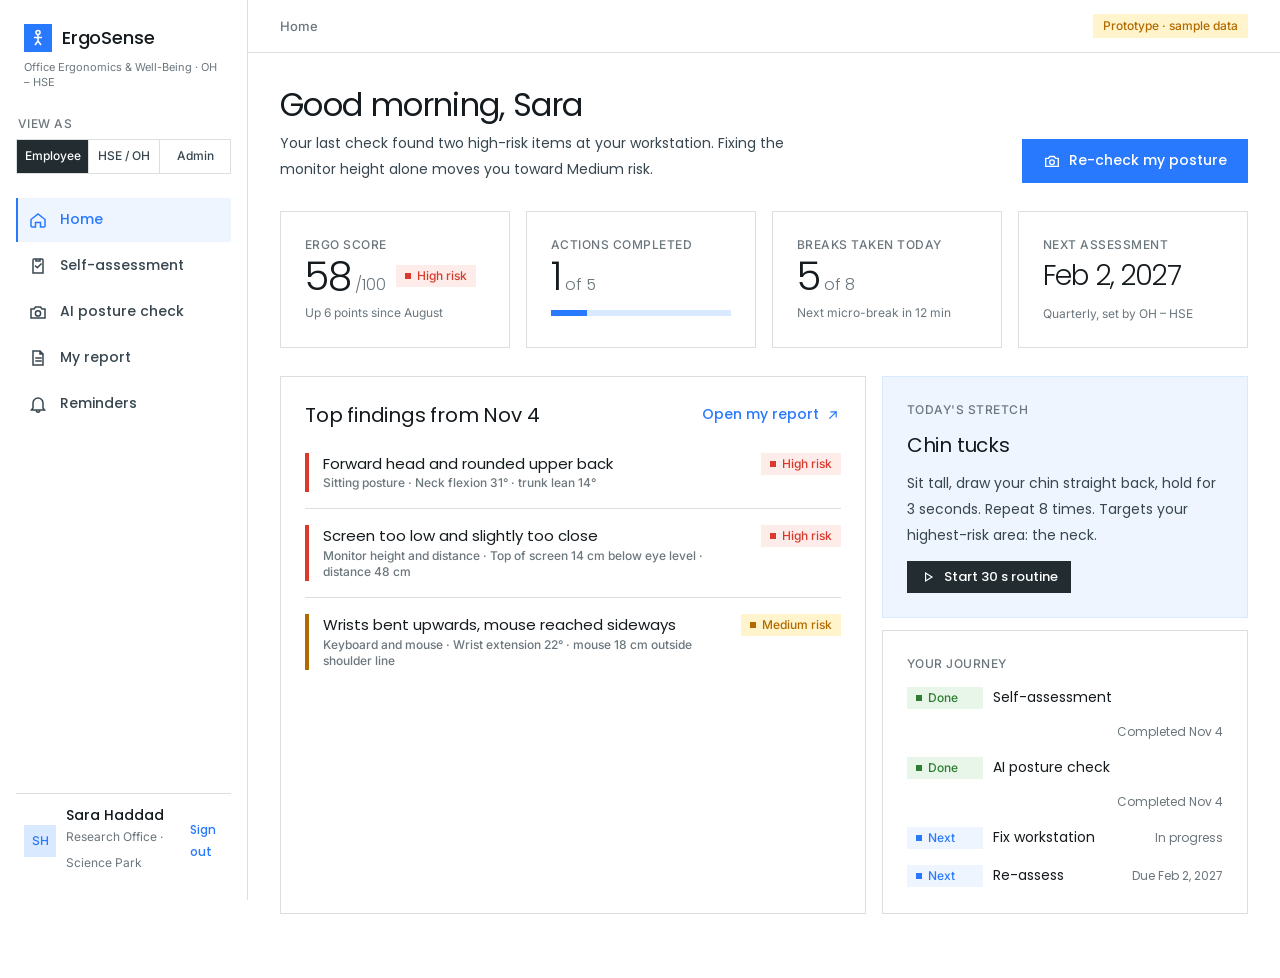
==== index.html @ da4c5391 "Publish ErgoSense clickable prototype Co-Authored-By: Claude Opus 5.5 <noreply@anthropic.com>" ====
<!doctype html>
<html lang="en">
<meta name="viewport" content="width=device-width, initial-scale=1, viewport-fit=cover">
<style>body{margin:0}[hidden]{display:none!important}img{max-width:100%}</style>
<meta charset="utf-8">
<title>ErgoSense Prototype</title>
<meta name="claude:viewport-fit-sides" content="cover">
<link rel="preconnect" href="https://fonts.googleapis.com">
<link rel="preconnect" href="https://fonts.gstatic.com" crossorigin>
<link rel="stylesheet" href="https://fonts.googleapis.com/css2?family=Poppins:wght@300;400;500;600&family=Inter:wght@400;500&display=swap">
<style>
/* Layout: fixed role sidebar + flat working canvas; hairlines do the structure, blue marks action, semantic colours mark risk */
:root{
  --bg:#ffffff; --surface:#ffffff; --tint:#EEF5FF; --tint-2:#D9E9FF;
  --fg:#141A1D; --body:#37464F; --muted:#6B767D; --rule:#DCDFE0;
  --accent:#2979FF; --accent-hover:#1A6EFF; --btn:#222C31; --btn-hover:#141A1D; --on-btn:#ffffff;
  --high:#D93A2B; --high-bg:#FDECEA; --med:#B26A00; --med-bg:#FFF4CC; --low:#2E7D32; --low-bg:#E8F5E9;
  --figure:#37464F; --scrim:rgba(20,26,29,.45);
  --display:"Poppins",ui-sans-serif,system-ui,-apple-system,"Segoe UI",sans-serif;
  --text:"Poppins",ui-sans-serif,system-ui,-apple-system,"Segoe UI",sans-serif;
  --ui:"Inter",ui-sans-serif,system-ui,-apple-system,"Segoe UI",sans-serif;
  --ease:180ms cubic-bezier(.4,0,.2,1);
}
@media (prefers-color-scheme:dark){:root:not([data-theme="light"]){
  --bg:#0F1518; --surface:#141C20; --tint:#162334; --tint-2:#1C2E47;
  --fg:#EEF2F4; --body:#C3CCD1; --muted:#8C979D; --rule:#2A353B;
  --accent:#5C9BFF; --accent-hover:#7DB0FF; --btn:#EEF2F4; --btn-hover:#ffffff; --on-btn:#141A1D;
  --high:#FF7A6B; --high-bg:#3A1C19; --med:#F2B54A; --med-bg:#3A2E12; --low:#6FCF76; --low-bg:#173020;
  --figure:#C3CCD1; --scrim:rgba(0,0,0,.6); color-scheme:dark}}
:root[data-theme="dark"]{
  --bg:#0F1518; --surface:#141C20; --tint:#162334; --tint-2:#1C2E47;
  --fg:#EEF2F4; --body:#C3CCD1; --muted:#8C979D; --rule:#2A353B;
  --accent:#5C9BFF; --accent-hover:#7DB0FF; --btn:#EEF2F4; --btn-hover:#ffffff; --on-btn:#141A1D;
  --high:#FF7A6B; --high-bg:#3A1C19; --med:#F2B54A; --med-bg:#3A2E12; --low:#6FCF76; --low-bg:#173020;
  --figure:#C3CCD1; --scrim:rgba(0,0,0,.6); color-scheme:dark}

*{box-sizing:border-box}
html,body{height:100%}
body{background:var(--bg);color:var(--body);font:400 14px/1.857 var(--text)}
h1,h2,h3,h4{color:var(--fg);font-family:var(--display);font-weight:400;margin:0;text-wrap:balance}
h1{font-size:32px;line-height:1.25;letter-spacing:-.02em}
h2{font-size:20px;line-height:1.4;letter-spacing:-.01em}
h3{font-size:16px;line-height:1.5}
p{margin:0}
a{color:var(--accent);text-decoration:none}
button,select,input{font:inherit;color:inherit}
:focus-visible{outline:1px solid var(--accent);outline-offset:2px}
.num{font-variant-numeric:tabular-nums}
.muted{color:var(--muted)}
.label{font:500 12px/1.5 var(--ui);color:var(--muted);letter-spacing:.04em;text-transform:uppercase}

/* shell */
.app{display:grid;grid-template-columns:248px minmax(0,1fr);min-height:100%}
.side{border-right:1px solid var(--rule);padding:24px 16px;display:flex;flex-direction:column;gap:24px;position:sticky;top:0;height:100vh;overflow:auto;background:var(--surface)}
.brand{display:flex;align-items:center;gap:10px;padding:0 8px}
.brand-mark{width:28px;height:28px;background:var(--accent);display:grid;place-items:center}
.brand-name{font:500 18px/1 var(--display);color:var(--fg);letter-spacing:-.01em}
.brand-sub{font:400 11px/1.4 var(--ui);color:var(--muted);padding:0 8px;margin-top:-16px}
.roles{display:grid;grid-template-columns:repeat(3,1fr);border:1px solid var(--rule)}
.roles button{background:none;border:0;padding:8px 4px;font:500 12px/1.4 var(--ui);cursor:pointer;color:var(--body);transition:background var(--ease)}
.roles button+button{border-left:1px solid var(--rule)}
.roles button[aria-pressed="true"]{background:var(--btn);color:var(--on-btn)}
.nav{display:flex;flex-direction:column;gap:2px}
.nav a{display:flex;align-items:center;gap:12px;padding:9px 10px;color:var(--body);font-weight:500;border-left:2px solid transparent;transition:background var(--ease),color var(--ease)}
.nav a:hover{background:var(--tint)}
.nav a[aria-current="page"]{color:var(--accent);background:var(--tint);border-left-color:var(--accent)}
.nav svg{flex:none}
.side-foot{margin-top:auto;padding:12px 8px 0;border-top:1px solid var(--rule);display:flex;gap:10px;align-items:center}
.avatar{width:32px;height:32px;background:var(--tint-2);color:var(--accent);display:grid;place-items:center;font:500 12px/1 var(--ui);flex:none}
.who b{display:block;color:var(--fg);font-weight:500;line-height:1.3}
.who span{font:400 12px/1.4 var(--ui);color:var(--muted)}

.main{min-width:0;display:flex;flex-direction:column}
.topbar{display:flex;justify-content:space-between;align-items:center;gap:12px;flex-wrap:wrap;border-bottom:1px solid var(--rule);padding-block:14px;padding-left:max(32px,env(safe-area-inset-left,0px));padding-right:max(32px,env(safe-area-inset-right,0px))}
.crumb{font:500 13px/1.4 var(--ui);color:var(--muted)}
.demo-chip{font:500 12px/1 var(--ui);background:var(--med-bg);color:var(--med);padding:6px 10px}
.view{padding-block:32px 64px;padding-left:max(32px,env(safe-area-inset-left,0px));padding-right:max(32px,env(safe-area-inset-right,0px));display:flex;flex-direction:column;gap:28px;max-width:1240px;width:100%}
.head{display:flex;justify-content:space-between;align-items:flex-end;gap:16px;flex-wrap:wrap}
.head p{max-width:62ch;margin-top:6px}

/* building blocks */
.card{border:1px solid var(--rule);background:var(--surface);padding:24px;min-width:0}
.card.tint{background:var(--tint);border-color:var(--tint-2)}
.grid{display:grid;gap:16px}
.g2{grid-template-columns:repeat(2,minmax(0,1fr))}
.g3{grid-template-columns:repeat(3,minmax(0,1fr))}
.g4{grid-template-columns:repeat(4,minmax(0,1fr))}
.g-main{grid-template-columns:minmax(0,1.6fr) minmax(0,1fr)}
.row{display:flex;gap:12px;align-items:center;flex-wrap:wrap}
.stack{display:flex;flex-direction:column;gap:12px}
.between{justify-content:space-between}
.btn{display:inline-flex;align-items:center;gap:8px;background:var(--btn);color:var(--on-btn);border:1px solid var(--btn);padding:11px 20px;font:500 14px/1.4 var(--text);cursor:pointer;transition:background var(--ease),border-color var(--ease)}
.btn:hover{background:var(--btn-hover);border-color:var(--btn-hover)}
.btn.blue{background:var(--accent);border-color:var(--accent);color:#fff}
.btn.blue:hover{background:var(--accent-hover);border-color:var(--accent-hover)}
.btn.ghost{background:transparent;color:var(--fg);border-color:var(--fg)}
.btn.ghost:hover{background:var(--tint)}
.btn.sm{padding:6px 12px;font-size:13px}
.btn[disabled]{opacity:.4;cursor:not-allowed}
.link{display:inline-flex;align-items:center;gap:6px;font-weight:500;color:var(--accent);background:none;border:0;padding:0;cursor:pointer}
.link:hover{color:var(--accent-hover)}
.pill{display:inline-flex;align-items:center;gap:6px;font:500 12px/1 var(--ui);padding:5px 9px;white-space:nowrap}
.pill::before{content:"";width:6px;height:6px;background:currentColor}
.High{color:var(--high);background:var(--high-bg)}
.Medium{color:var(--med);background:var(--med-bg)}
.Low{color:var(--low);background:var(--low-bg)}
.Info{color:var(--accent);background:var(--tint)}
.kpi .v{font:300 40px/1.1 var(--display);color:var(--fg);letter-spacing:-.03em}
.kpi .v small{font-size:16px;color:var(--muted);letter-spacing:0;margin-left:4px}
.kpi .d{font:400 12px/1.5 var(--ui);color:var(--muted);margin-top:6px}
.bar{height:6px;background:var(--tint-2);position:relative}
.bar i{position:absolute;inset:0 auto 0 0;background:var(--accent)}
.bar.target b{position:absolute;top:-4px;bottom:-4px;width:2px;background:var(--fg)}
table{width:100%;border-collapse:collapse}
th{font:500 12px/1.4 var(--ui);color:var(--muted);text-align:left;padding:10px 12px;border-bottom:1px solid var(--rule);white-space:nowrap}
td{padding:12px;border-bottom:1px solid var(--rule);vertical-align:middle}
tbody tr:hover{background:var(--tint)}
.tbl{overflow-x:auto;border:1px solid var(--rule)}
.tbl table td:first-child,.tbl table th:first-child{padding-left:20px}
select,input[type="text"],input[type="time"]{background:var(--surface);border:1px solid var(--rule);padding:8px 10px;border-radius:0}
select:focus,input:focus{outline:none;border-color:var(--accent)}
.field{display:flex;flex-direction:column;gap:6px;min-width:0}
.field>span{font:500 12px/1.4 var(--ui);color:var(--muted)}
.divider{height:1px;background:var(--rule)}
.svgc{width:100%;height:auto;display:block;max-width:100%}

/* self-assessment */
.steps{display:grid;grid-template-columns:repeat(4,minmax(0,1fr));border:1px solid var(--rule)}
.steps button{background:var(--surface);border:0;padding:14px 16px;text-align:left;cursor:pointer;display:flex;flex-direction:column;gap:2px}
.steps button+button{border-left:1px solid var(--rule)}
.steps button[aria-current="step"]{background:var(--tint);box-shadow:inset 0 -2px 0 var(--accent)}
.steps .n{font:500 12px/1.4 var(--ui);color:var(--muted)}
.steps .t{font-weight:500;color:var(--fg)}
.steps .done .n{color:var(--low)}
.q{display:flex;justify-content:space-between;gap:16px;align-items:center;padding:16px 0;border-bottom:1px solid var(--rule);flex-wrap:wrap}
.q:last-child{border-bottom:0}
.q p{color:var(--fg);flex:1 1 280px}
.seg{display:inline-grid;grid-template-columns:repeat(3,auto);border:1px solid var(--rule)}
.seg button{background:none;border:0;padding:6px 14px;cursor:pointer;font:500 13px/1.4 var(--ui);color:var(--body)}
.seg button+button{border-left:1px solid var(--rule)}
.seg button[aria-pressed="true"]{background:var(--btn);color:var(--on-btn)}

/* capture */
.drop{border:1px dashed var(--accent);background:var(--tint);aspect-ratio:4/3;max-width:100%;display:grid;place-items:center;position:relative;overflow:hidden}
.drop img{width:100%;height:100%;object-fit:cover}
.frame-guide{position:absolute;inset:8%;border:1px dashed var(--accent);pointer-events:none}
.frame-guide span{position:absolute;top:8px;left:8px;background:var(--accent);color:#fff;font:500 11px/1 var(--ui);padding:5px 8px}
.progress{height:4px;background:var(--tint-2);overflow:hidden}
.progress i{display:block;height:100%;width:0;background:var(--accent);transition:width 300ms linear}
.check{display:flex;gap:10px;align-items:flex-start}
.check input{margin-top:6px;accent-color:var(--accent)}

/* findings */
.finding{display:grid;grid-template-columns:auto minmax(0,1fr) auto;gap:14px;padding:16px 0;border-bottom:1px solid var(--rule);align-items:start}
.finding:last-child{border-bottom:0}
.sev{width:4px;align-self:stretch}
.sev.High{background:var(--high)}.sev.Medium{background:var(--med)}.sev.Low{background:var(--low)}
.finding h3{font-size:15px}
.measure{font:500 12px/1.4 var(--ui);color:var(--muted)}
.score-ring{display:flex;align-items:center;gap:20px}
.rec{display:flex;gap:12px;align-items:flex-start;padding:14px 0;border-bottom:1px solid var(--rule)}
.rec:last-child{border-bottom:0}
.rec input{margin-top:6px;accent-color:var(--accent);width:16px;height:16px;flex:none}
.rec.done p:first-of-type{text-decoration:line-through;color:var(--muted)}

/* reminders */
.profiles{display:grid;grid-template-columns:repeat(3,minmax(0,1fr));gap:0;border:1px solid var(--rule)}
.profiles button{background:var(--surface);border:0;padding:18px;text-align:left;cursor:pointer;display:flex;flex-direction:column;gap:4px}
.profiles button+button{border-left:1px solid var(--rule)}
.profiles button[aria-pressed="true"]{background:var(--tint);box-shadow:inset 0 -2px 0 var(--accent)}
.profiles b{font-weight:500;color:var(--fg)}
.slider{display:grid;grid-template-columns:minmax(0,1fr) 90px;gap:12px;align-items:center}
input[type="range"]{width:100%;accent-color:var(--accent)}
.ex{display:grid;grid-template-columns:repeat(3,minmax(0,1fr));gap:0;border-top:1px solid var(--rule);border-left:1px solid var(--rule)}
.ex .card{border-top:0;border-left:0;transition:background var(--ease)}
.ex .card:hover{background:var(--tint)}
.chips{display:flex;gap:8px;flex-wrap:wrap}
.chips button{border:1px solid var(--rule);background:var(--surface);padding:6px 12px;cursor:pointer;font:500 12px/1.4 var(--ui)}
.chips button[aria-pressed="true"]{border-color:var(--accent);color:var(--accent);background:var(--tint)}

/* reminder popup + toast */
.notify{position:fixed;right:calc(24px + env(safe-area-inset-right,0px));bottom:calc(24px + env(safe-area-inset-bottom,0px));width:min(360px,calc(100vw - 32px));background:var(--surface);border:1px solid var(--rule);box-shadow:0 12px 32px rgba(20,26,29,.18);z-index:30}
.notify header{display:flex;justify-content:space-between;align-items:center;background:var(--accent);color:#fff;padding:8px 14px;font:500 12px/1.4 var(--ui)}
.notify header button{background:none;border:0;color:#fff;cursor:pointer;font-size:18px;line-height:1}
.notify .body{padding:18px;display:flex;flex-direction:column;gap:12px}
.toast{position:fixed;left:50%;transform:translateX(-50%);bottom:calc(24px + env(safe-area-inset-bottom,0px));background:var(--btn);color:var(--on-btn);padding:12px 18px;font:500 13px/1.4 var(--ui);z-index:40;max-width:calc(100vw - 32px)}

/* charts */
.hbar{display:grid;grid-template-columns:minmax(0,170px) minmax(0,1fr) 44px;gap:12px;align-items:center;padding:7px 0}
.hbar .track{height:10px;background:var(--tint)}
.hbar .track i{display:block;height:100%;background:var(--accent)}
.hbar .val{text-align:right;font:500 12px/1 var(--ui);color:var(--fg)}
.hbar .nm{font-size:13px;white-space:nowrap;overflow:hidden;text-overflow:ellipsis}
.legend{display:flex;gap:16px;flex-wrap:wrap;font:400 12px/1.4 var(--ui);color:var(--muted)}
.legend i{display:inline-block;width:10px;height:10px;margin-right:6px;vertical-align:-1px}
.matrix td,.matrix th{text-align:center}
.matrix td:first-child,.matrix th:first-child{text-align:left}
.yes{color:var(--low);font-weight:500}.no{color:var(--muted)}
.notice{display:flex;gap:12px;align-items:flex-start;padding:14px 16px;background:var(--tint);border:1px solid var(--tint-2);color:var(--fg)}

.app.signin{grid-template-columns:minmax(0,1fr)}
.app.signin .side{display:none}
.signin-card{max-width:440px;width:100%;margin:6vh auto 0;display:flex;flex-direction:column;gap:18px}
.side-foot .link{margin-left:auto;font-size:12px}
@media (max-width:1080px){.g4{grid-template-columns:repeat(2,minmax(0,1fr))}.g-main,.g3{grid-template-columns:minmax(0,1fr)}}
@media (max-width:820px){
  .app{grid-template-columns:minmax(0,1fr)}
  .side{position:static;height:auto;border-right:0;border-bottom:1px solid var(--rule);padding-block:16px;padding-left:max(16px,env(safe-area-inset-left,0px));padding-right:max(16px,env(safe-area-inset-right,0px));gap:14px}
  .brand-sub,.side-foot{display:none}
  .nav{flex-direction:row;overflow-x:auto;gap:4px}
  .nav a{white-space:nowrap;border-left:0;border-bottom:2px solid transparent}
  .nav a[aria-current="page"]{border-bottom-color:var(--accent)}
  .topbar,.view{padding-left:max(16px,env(safe-area-inset-left,0px));padding-right:max(16px,env(safe-area-inset-right,0px))}
  .g2,.g4{grid-template-columns:minmax(0,1fr)}
  .steps{grid-template-columns:repeat(2,minmax(0,1fr))}
  .steps button:nth-child(3){border-left:0}
  .steps button:nth-child(n+3){border-top:1px solid var(--rule)}
  .profiles,.ex{grid-template-columns:minmax(0,1fr)}
  .profiles button+button{border-left:0;border-top:1px solid var(--rule)}
  .hbar{grid-template-columns:minmax(0,110px) minmax(0,1fr) 40px}
  h1{font-size:26px}
}
@media (prefers-reduced-motion:reduce){*{transition:none!important}}
</style>

<div class="app">
  <aside class="side">
    <div class="brand">
      <div class="brand-mark" aria-hidden="true"><svg width="18" height="18" viewBox="0 0 18 18" fill="none" stroke="#fff" stroke-width="1.6"><circle cx="9" cy="3.5" r="2"/><path d="M9 6v6l-3 4M9 12l3 4M5 8.5h8"/></svg></div>
      <span class="brand-name">ErgoSense</span>
    </div>
    <p class="brand-sub">Office Ergonomics &amp; Well-Being · OH – HSE</p>
    <div>
      <div class="label" style="margin:0 0 6px 2px">View as</div>
      <div class="roles" role="group" aria-label="Role">
        <button type="button" id="role-employee" data-role="employee">Employee</button>
        <button type="button" id="role-hse" data-role="hse">HSE / OH</button>
        <button type="button" id="role-admin" data-role="admin">Admin</button>
      </div>
    </div>
    <nav class="nav" id="nav" aria-label="Main"></nav>
    <div class="side-foot"><div class="avatar" id="who-av">SH</div><div class="who"><b id="who-name">Sara Haddad</b><span id="who-role">Research Office</span></div><a class="link" href="#signin">Sign out</a></div>
  </aside>
  <div class="main">
    <div class="topbar"><span class="crumb" id="crumb">Home</span><span class="demo-chip">Prototype · sample data</span></div>
    <main class="view" id="view"></main>
  </div>
</div>
<div id="notify-root"></div>
<div id="toast-root"></div>

<script>
/* ---------- icons (1.5px stroke, 20px grid) ---------- */
const P = {
  home:'M3 9.5 10 4l7 5.5V16a1 1 0 0 1-1 1h-3.5v-4.5h-5V17H4a1 1 0 0 1-1-1z',
  check:'M6 3h8a1 1 0 0 1 1 1v13H5V4a1 1 0 0 1 1-1zM8 3v2h4V3M7.5 10l1.8 1.8L13 8',
  camera:'M3 7h3l1.5-2h5L14 7h3v9H3zM10 14a2.6 2.6 0 1 0 0-5.2A2.6 2.6 0 0 0 10 14z',
  report:'M5 3h7l3 3v11H5zM12 3v3h3M8 10h5M8 13h5',
  bell:'M5 14V9a5 5 0 0 1 10 0v5l1.5 2h-13zM8.5 17.5a1.8 1.8 0 0 0 3 0',
  grid:'M3 3h6v6H3zM11 3h6v4h-6zM11 9h6v8h-6zM3 11h6v6H3z',
  alert:'M10 3 18 17H2zM10 8v4M10 14.5v.5',
  flag:'M5 17V3M5 4h10l-2 3.5L15 11H5',
  users:'M7.5 9a2.8 2.8 0 1 0 0-5.6 2.8 2.8 0 0 0 0 5.6zM2.5 16.5c.6-3 2.6-4.5 5-4.5s4.4 1.5 5 4.5M13 4a2.6 2.6 0 0 1 0 5M15 12c1.4.6 2.2 2 2.5 4.5',
  shield:'M10 2.5 16 5v5c0 3.8-2.6 6.4-6 7.5-3.4-1.1-6-3.7-6-7.5V5z',
  list:'M7 5h10M7 10h10M7 15h10M3 5h1M3 10h1M3 15h1',
  arrow:'M6 14 14 6M7.5 6H14v6.5',
  upload:'M10 13V4M6.5 7.5 10 4l3.5 3.5M4 13v3h12v-3',
  play:'M7 5v10l8-5z',
  info:'M10 17a7 7 0 1 0 0-14 7 7 0 0 0 0 14zM10 9v4.5M10 6.5v.5'
};
const ic = (n,s=20) => `<svg width="${s}" height="${s}" viewBox="0 0 20 20" fill="none" stroke="currentColor" stroke-width="1.5" stroke-linecap="square" aria-hidden="true"><path d="${P[n]}"/></svg>`;
const esc = s => String(s).replace(/[&<>"]/g,c=>({'&':'&amp;','<':'&lt;','>':'&gt;','"':'&quot;'}[c]));

/* ---------- sample data ---------- */
const USERS = {
  employee:{name:'Sara Haddad',init:'SH',sub:'Research Office · Science Park'},
  hse:{name:'Dr. Omar Nasser',init:'ON',sub:'Occupational Health – HSE'},
  admin:{name:'Lina Karam',init:'LK',sub:'System administrator'}
};
const AREAS = [
  {area:'Sitting posture',sev:'High',title:'Forward head and rounded upper back',measure:'Neck flexion 31° · trunk lean 14°',detail:'Your head sits about 6 cm forward of your shoulders. Sustained neck flexion above 20° raises neck and shoulder strain.'},
  {area:'Monitor height and distance',sev:'High',title:'Screen too low and slightly too close',measure:'Top of screen 14 cm below eye level · distance 48 cm',detail:'The top line of text should sit at or just below eye level, at roughly an arm\'s length (50–70 cm).'},
  {area:'Keyboard and mouse',sev:'Medium',title:'Wrists bent upwards, mouse reached sideways',measure:'Wrist extension 22° · mouse 18 cm outside shoulder line',detail:'Wrists work best straight. Reaching for the mouse loads the shoulder over a full day.'},
  {area:'Chair and desk',sev:'Low',title:'Seat height fits, lumbar support unused',measure:'Knee angle 92° · gap behind lower back 7 cm',detail:'Seat height and desk height are a good match. Slide back so the backrest supports your lower back.'}
];
const RECS = [
  {id:'r1',area:'Monitor height and distance',text:'Raise the monitor 14 cm, using the stand or a riser, so the top line of text is at eye level.',how:'Takes 5 minutes · request a riser from Facilities if the stand is fixed'},
  {id:'r2',area:'Sitting posture',text:'Sit back in the chair so your lower back touches the backrest, and bring your head back over your shoulders.',how:'Posture reminder every 30 minutes helps this become a habit'},
  {id:'r3',area:'Monitor height and distance',text:'Push the screen back to about an arm\'s length (55–65 cm).',how:'Check with your fingertips touching the screen'},
  {id:'r4',area:'Keyboard and mouse',text:'Lower the keyboard feet and keep the mouse beside the keyboard, inside shoulder width.',how:'Consider a compact keyboard without the number pad'},
  {id:'r5',area:'Chair and desk',text:'Adjust lumbar support to sit in the curve of your lower back.',how:'Visual guide in the self-assessment, step 2'}
];
const HISTORY = [{d:'Nov 4, 2026',type:'AI + self-assessment',score:58,cls:'High'},{d:'Aug 6, 2026',type:'Self-assessment',score:52,cls:'High'},{d:'May 12, 2026',type:'Manual (OH visit)',score:49,cls:'High'}];
const STEPS = [
  {key:'desk',t:'Desk setup',hint:'Elbow height and clear leg room',qs:['Is your desk surface at or just below elbow height when your shoulders are relaxed?','Do you have enough leg room without objects under the desk?','Are frequently used items within forearm reach?']},
  {key:'chair',t:'Chair adjustments',hint:'Seat, backrest and lumbar support',qs:['Are your feet flat on the floor (or on a footrest) with knees about level with hips?','Does the backrest support the curve of your lower back?','Is there a two-to-three-finger gap between the seat edge and the back of your knees?']},
  {key:'monitor',t:'Monitor positioning',hint:'Height, distance and glare',qs:['Is the top line of text at or just below eye level?','Is the screen about an arm\'s length away?','Is the screen free of glare from windows or lights?']},
  {key:'input',t:'Keyboard and mouse',hint:'Wrist position and reach',qs:['Are your wrists straight while typing?','Is the mouse right next to the keyboard?','Do you use keyboard shortcuts to reduce mouse use?']}
];
const FIXES = {
  '0-0':'Adjust the chair or desk so the desk surface is at elbow height. Use a footrest if your feet no longer reach the floor.',
  '0-1':'Clear storage boxes and cables from under the desk so your legs can move freely.',
  '0-2':'Move your phone, notepad and mouse within forearm reach to avoid repeated stretching.',
  '1-0':'Lower the seat until your feet are flat, or request a footrest from Facilities.',
  '1-1':'Raise the lumbar support into the curve of your lower back and sit fully back in the chair.',
  '1-2':'Slide the seat pan back so two to three fingers fit behind your knees.',
  '2-0':'Raise the monitor so the top line of text is at eye level.',
  '2-1':'Move the screen back to about an arm\'s length (50–70 cm).',
  '2-2':'Turn the screen side-on to the window or lower the blinds.',
  '3-0':'Lower the keyboard feet so your wrists stay straight while typing.',
  '3-1':'Place the mouse right beside the keyboard, inside shoulder width.',
  '3-2':'Learn five shortcuts to cut mouse use: copy, paste, undo, find and switch window.'
};
const DEPTS = [
  {name:'Research Office',entity:'Science Park',emp:96,assessed:88,high:17,trend:[60,63,66,69,71]},
  {name:'Education Programs',entity:'Education Campus',emp:124,assessed:104,high:21,trend:[57,60,64,67,69]},
  {name:'Finance',entity:'Headquarters',emp:72,assessed:66,high:8,trend:[65,68,70,72,74]},
  {name:'Information Technology',entity:'Headquarters',emp:84,assessed:78,high:6,trend:[69,72,74,77,78]},
  {name:'Community Development',entity:'Education Campus',emp:58,assessed:42,high:7,trend:[54,57,59,62,64]},
  {name:'Human Resources',entity:'Headquarters',emp:46,assessed:34,high:4,trend:[62,64,66,68,70]}
];
const MONTHS = ['Jul','Aug','Sep','Oct','Nov'];
const ISSUES = [['Monitor too low',168],['Forward head posture',141],['No lumbar support used',118],['Wrist extension',96],['Mouse out of reach',74],['Screen glare',52],['Feet unsupported',41]];
const BODY = [['Neck',38,'High'],['Lower back',29,'High'],['Shoulders',17,'Medium'],['Wrists',11,'Medium'],['Knees',5,'Low']];
let CASES = [
  {id:'e1043',name:'Sara Haddad',dept:'Research Office',score:58,cls:'High',issue:'Monitor too low',date:'Nov 4',status:'New'},
  {id:'e1188',name:'Yousef Darwish',dept:'Education Programs',score:46,cls:'High',issue:'Forward head posture',date:'Nov 3',status:'New'},
  {id:'e0917',name:'Mariam Saleh',dept:'Education Programs',score:51,cls:'High',issue:'No lumbar support used',date:'Nov 2',status:'Contacted'},
  {id:'e1302',name:'Khalid Rahman',dept:'Community Development',score:49,cls:'High',issue:'Wrist extension',date:'Oct 30',status:'Contacted'},
  {id:'e0764',name:'Noor Abbas',dept:'Research Office',score:55,cls:'High',issue:'Monitor too low',date:'Oct 29',status:'New'},
  {id:'e1210',name:'Hana Youssef',dept:'Finance',score:61,cls:'Medium',issue:'Mouse out of reach',date:'Oct 28',status:'Resolved'},
  {id:'e0688',name:'Tariq Mansour',dept:'Information Technology',score:63,cls:'Medium',issue:'Screen glare',date:'Oct 27',status:'Resolved'},
  {id:'e1355',name:'Rana Khoury',dept:'Human Resources',score:57,cls:'High',issue:'Forward head posture',date:'Oct 25',status:'Contacted'}
];
const EXERCISES = [
  {n:'Chin tucks',area:'Neck',dur:'30 s',steps:'Sit tall, draw your chin straight back, hold 3 s, repeat 8 times.'},
  {n:'Shoulder rolls',area:'Shoulders',dur:'30 s',steps:'Roll shoulders up, back and down slowly, 10 times.'},
  {n:'Seated thoracic extension',area:'Upper back',dur:'45 s',steps:'Hands behind head, gently arch over the backrest, hold 5 s, 5 times.'},
  {n:'Wrist flexor stretch',area:'Wrists',dur:'40 s',steps:'Arm straight, palm up, gently pull fingers back, 15 s each side.'},
  {n:'Standing hip opener',area:'Lower back',dur:'60 s',steps:'Stand, step one foot back, tuck the pelvis, hold 20 s each side.'},
  {n:'20-20-20 eye break',area:'Eyes',dur:'20 s',steps:'Every 20 minutes look at something 6 m away for 20 seconds.'}
];
const ADMIN_USERS = [
  ['Sara Haddad','sara.haddad','Research Office','Science Park','Employee','Pilot A'],
  ['Dr. Omar Nasser','omar.nasser','OH – HSE','Headquarters','HSE / OH','—'],
  ['Aisha Fares','aisha.fares','OH – HSE','Headquarters','HSE / OH','—'],
  ['Lina Karam','lina.karam','Information Technology','Headquarters','Admin','—'],
  ['Yousef Darwish','yousef.darwish','Education Programs','Education Campus','Employee','Pilot A'],
  ['Mariam Saleh','mariam.saleh','Education Programs','Education Campus','Employee','Pilot B'],
  ['Hana Youssef','hana.youssef','Finance','Headquarters','Employee','Pilot B']
];
const AUDIT = [
  ['Nov 6, 09:42','Dr. Omar Nasser','Viewed individual report','e1188 · Yousef Darwish'],
  ['Nov 6, 09:15','Aisha Fares','Exported dashboard','Excel · All departments · Q4'],
  ['Nov 5, 16:03','Lina Karam','Imported users','HR file · 38 rows · 2 updated departments'],
  ['Nov 5, 11:27','Lina Karam','Changed role','aisha.fares → HSE / OH'],
  ['Nov 4, 14:50','System','Discarded raw image after analysis','e1043 · keypoints retained']
];

/* ---------- state ---------- */
const S = {
  role:'employee', step:0, answers:{}, consent:false, photo:null, analyzed:true, analyzing:false,
  recsDone:new Set(['r3']), profile:'Balanced',
  freq:{break:30,stretch:60,posture:45}, hours:['08:00','16:00'], types:{break:true,stretch:true,posture:true},
  exFilter:'All', dept:'All', entity:'All', period:'Pilot to date', caseId:'e1043', imported:null,
  checkSummary:false, checkError:null, fixesDone:new Set(), remError:null,
  cRisk:'All', cDept:'All', cStatus:'All'
};
STEPS.forEach((s,i)=>s.qs.forEach((_,j)=>{S.answers[`${i}-${j}`] = ({'0-0':'Yes','0-1':'Yes','0-2':'Yes','1-0':'Yes','1-1':'No','1-2':'Yes','2-0':'No','2-1':'No'})[`${i}-${j}`] || null;}));

/* ---------- routes ---------- */
const ROUTES = {
  home:{role:'employee',label:'Home',icon:'home'},
  check:{role:'employee',label:'Self-assessment',icon:'check'},
  capture:{role:'employee',label:'AI posture check',icon:'camera'},
  results:{role:'employee',label:'AI posture check / Results',icon:'camera',hidden:true,parent:'capture'},
  report:{role:'employee',label:'My report',icon:'report'},
  reminders:{role:'employee',label:'Reminders',icon:'bell'},
  hse:{role:'hse',label:'Dashboard',icon:'grid'},
  cases:{role:'hse',label:'High-risk follow-up',icon:'alert'},
  pilot:{role:'hse',label:'Pilot evaluation',icon:'flag'},
  users:{role:'admin',label:'Users & departments',icon:'users'},
  access:{role:'admin',label:'Roles & policies',icon:'shield'},
  audit:{role:'admin',label:'Audit log',icon:'list'},
  signin:{role:'any',label:'Sign in',icon:'shield',hidden:true}
};
const FIRST = {employee:'home',hse:'hse',admin:'users'};

function go(r){ if(location.hash.slice(1)===r) render(); else location.hash = r; }
function current(){
  const h = location.hash.slice(1);
  if(h.startsWith('case-')) return 'case';
  return ROUTES[h] ? h : FIRST[S.role];
}
function render(){
  const r = current();
  const role = r==='case' ? 'hse' : r==='signin' ? S.role : ROUTES[r].role;
  S.role = role;
  document.querySelector('.app').classList.toggle('signin', r==='signin');
  if(r==='case') S.caseId = location.hash.slice(6);
  document.querySelectorAll('.roles button').forEach(b=>b.setAttribute('aria-pressed', b.dataset.role===role));
  const u = USERS[role];
  document.getElementById('who-av').textContent = u.init;
  document.getElementById('who-name').textContent = u.name;
  document.getElementById('who-role').textContent = u.sub;
  const active = r==='case' ? 'cases' : (ROUTES[r].parent || r);
  document.getElementById('nav').innerHTML = Object.entries(ROUTES).filter(([,v])=>v.role===role && !v.hidden)
    .map(([k,v])=>`<a href="#${k}" ${k===active?'aria-current="page"':''}>${ic(v.icon)}<span>${v.label}</span></a>`).join('');
  document.getElementById('crumb').textContent = r==='case' ? 'High-risk follow-up / Individual report' : ROUTES[r].label;
  const view = document.getElementById('view');
  view.innerHTML = VIEWS[r]();
  (BIND[r]||(()=>{}))(view);
  window.scrollTo(0,0);
}
window.addEventListener('hashchange',render);
document.querySelectorAll('.roles button').forEach(b=>b.addEventListener('click',()=>go(FIRST[b.dataset.role])));

/* ---------- helpers ---------- */
function toast(msg){
  const t = document.getElementById('toast-root');
  t.innerHTML = `<div class="toast" role="status">${esc(msg)}</div>`;
  clearTimeout(toast._t); toast._t = setTimeout(()=>t.innerHTML='',3200);
}
const pill = c => `<span class="pill ${c}">${c} risk</span>`;
const ergoScore = () => S.analyzed ? 58 : null;
function answered(){ return Object.values(S.answers).filter(Boolean).length; }
function stepDone(i){ return STEPS[i].qs.every((_,j)=>S.answers[`${i}-${j}`]); }

/* workstation figure: mode 'ideal' highlights a part, mode 'scan' shows detected keypoints */
function figure(mode, part){
  const scan = mode==='scan';
  const head = scan?[124,66]:[104,60], neck = scan?[110,84]:[100,80], sh = scan?[104,92]:[98,90];
  const hip=[100,146], knee=[160,148], ankle=[163,212], elbow= scan?[118,128]:[104,126], wrist= scan?[178,114]:[170,120];
  const monTop = scan?90:62, monBot = monTop+44, monX = scan?236:256;
  const hl = k => part===k ? 'var(--accent)' : 'var(--figure)';
  const sw = k => part===k ? 3 : 2;
  const eyeY = head[1]-2;
  let s = `<svg class="svgc" viewBox="0 0 320 240" role="img" aria-label="${scan?'Detected posture with joint angles':'Recommended workstation setup'}">
  <line x1="0" y1="218" x2="320" y2="218" stroke="var(--rule)" stroke-width="1"/>
  <g stroke="${hl('desk')}" stroke-width="${sw('desk')}" fill="none"><line x1="165" y1="124" x2="310" y2="124"/><line x1="295" y1="124" x2="295" y2="218"/><line x1="175" y1="124" x2="175" y2="218"/></g>
  <g stroke="${hl('monitor')}" stroke-width="${sw('monitor')}" fill="none"><rect x="${monX}" y="${monTop}" width="7" height="44" fill="var(--surface)"/><line x1="${monX+4}" y1="${monBot}" x2="${monX+4}" y2="124"/><line x1="${monX-8}" y1="124" x2="${monX+16}" y2="124"/></g>
  <g stroke="${hl('input')}" stroke-width="${sw('input')}"><line x1="168" y1="121" x2="200" y2="121"/><rect x="205" y="118" width="9" height="5" fill="${hl('input')}"/></g>
  <g stroke="${hl('chair')}" stroke-width="${sw('chair')}" fill="none"><line x1="72" y1="152" x2="142" y2="152"/><line x1="72" y1="152" x2="64" y2="88"/><path d="M68 132q10 -4 12 -12" /><line x1="106" y1="152" x2="106" y2="204"/><line x1="84" y1="210" x2="128" y2="210"/></g>
  <g stroke="var(--figure)" stroke-width="5" stroke-linecap="round" fill="none" opacity=".9">
    <line x1="${neck[0]}" y1="${neck[1]}" x2="${hip[0]}" y2="${hip[1]}"/>
    <line x1="${hip[0]}" y1="${hip[1]}" x2="${knee[0]}" y2="${knee[1]}"/><line x1="${knee[0]}" y1="${knee[1]}" x2="${ankle[0]}" y2="${ankle[1]}"/><line x1="${ankle[0]}" y1="${ankle[1]}" x2="${ankle[0]+18}" y2="${ankle[1]+2}"/>
    <line x1="${sh[0]}" y1="${sh[1]}" x2="${elbow[0]}" y2="${elbow[1]}"/><line x1="${elbow[0]}" y1="${elbow[1]}" x2="${wrist[0]}" y2="${wrist[1]}"/>
    <line x1="${neck[0]}" y1="${neck[1]}" x2="${head[0]}" y2="${head[1]}"/>
  </g>
  <circle cx="${head[0]}" cy="${head[1]}" r="12" fill="var(--surface)" stroke="var(--figure)" stroke-width="2"/>
  <line x1="${head[0]+10}" y1="${eyeY}" x2="${monX}" y2="${eyeY}" stroke="var(--accent)" stroke-width="1" stroke-dasharray="3 3"/>`;
  if(!scan && part==='monitor') s += `<text x="${monX-6}" y="${eyeY-6}" text-anchor="end" font-size="9" fill="var(--accent)" font-family="Inter,sans-serif">eye level = top of screen</text><line x1="${head[0]}" y1="104" x2="${monX}" y2="104" stroke="var(--accent)" stroke-width="1"/><text x="${(head[0]+monX)/2}" y="100" text-anchor="middle" font-size="9" fill="var(--accent)" font-family="Inter,sans-serif">50–70 cm</text>`;
  if(!scan && part==='chair') s += `<text x="34" y="128" font-size="9" fill="var(--accent)" font-family="Inter,sans-serif">lumbar</text><text x="150" y="176" font-size="9" fill="var(--accent)" font-family="Inter,sans-serif">90–100°</text>`;
  if(!scan && part==='desk') s += `<text x="186" y="140" font-size="9" fill="var(--accent)" font-family="Inter,sans-serif">desk ≈ elbow height</text>`;
  if(!scan && part==='input') s += `<text x="150" y="108" font-size="9" fill="var(--accent)" font-family="Inter,sans-serif">wrists straight</text>`;
  if(scan){
    const pts = [[head,'High'],[neck,'High'],[sh,'Medium'],[elbow,'Low'],[wrist,'Medium'],[hip,'Medium'],[knee,'Low'],[ankle,'Low']];
    s += pts.map(([p,c])=>`<circle cx="${p[0]}" cy="${p[1]}" r="4.5" fill="var(--${c==='High'?'high':c==='Medium'?'med':'low'})" stroke="var(--surface)" stroke-width="1.5"/>`).join('');
    const tag = (x,y,t,c) => `<g font-family="Inter,sans-serif" font-size="9.5" font-weight="500"><rect x="${x}" y="${y-11}" width="${t.length*5.6+10}" height="16" fill="var(--${c}-bg)"/><text x="${x+5}" y="${y}" fill="var(--${c})">${t}</text></g>`;
    s += tag(10,40,'Neck flexion 31°','high') + tag(4,104,'Trunk lean 14°','med') + tag(196,148,'Wrist ext. 22°','med') + tag(168,196,'Knee 92°','low') + tag(186,82,'14 cm below eye','high');
  }
  return s + '</svg>';
}

function scoreDial(v,cls){
  const r=42, c=2*Math.PI*r, off=c*(1-v/100), col = cls==='High'?'var(--high)':cls==='Medium'?'var(--med)':'var(--low)';
  return `<svg width="104" height="104" viewBox="0 0 104 104" aria-hidden="true"><circle cx="52" cy="52" r="${r}" fill="none" stroke="var(--tint-2)" stroke-width="8"/><circle cx="52" cy="52" r="${r}" fill="none" stroke="${col}" stroke-width="8" stroke-dasharray="${c}" stroke-dashoffset="${off}" transform="rotate(-90 52 52)"/><text x="52" y="58" text-anchor="middle" font-family="Poppins,sans-serif" font-size="24" font-weight="300" fill="var(--fg)">${v}</text></svg>`;
}

function spark(arr,w=96,h=28){
  const min=50,max=80, x=i=>i*(w-6)/(arr.length-1)+3, y=v=>h-3-(v-min)/(max-min)*(h-6);
  const d = arr.map((v,i)=>`${i?'L':'M'}${x(i).toFixed(1)} ${y(v).toFixed(1)}`).join(' ');
  return `<svg width="${w}" height="${h}" viewBox="0 0 ${w} ${h}" aria-hidden="true"><path d="${d} L${x(arr.length-1)} ${h} L3 ${h}Z" fill="var(--tint)"/><path d="${d}" fill="none" stroke="var(--accent)" stroke-width="1.5"/><circle cx="${x(arr.length-1)}" cy="${y(arr.at(-1))}" r="2.5" fill="var(--accent)"/></svg>`;
}

function lineChart(series){
  const W=560,H=220,L=36,R=12,T=14,B=28, min=50,max=80;
  const x=i=>L+i*(W-L-R)/(MONTHS.length-1), y=v=>T+(max-v)/(max-min)*(H-T-B);
  let g='';
  for(let v=50; v<=80; v+=10) g+=`<line x1="${L}" x2="${W-R}" y1="${y(v)}" y2="${y(v)}" stroke="var(--rule)"/><text x="${L-8}" y="${y(v)+4}" text-anchor="end" font-size="11" fill="var(--muted)" font-family="Inter,sans-serif">${v}</text>`;
  g += MONTHS.map((m,i)=>`<text x="${x(i)}" y="${H-8}" text-anchor="middle" font-size="11" fill="var(--muted)" font-family="Inter,sans-serif">${m}</text>`).join('');
  const target = `<line x1="${L}" x2="${W-R}" y1="${y(70)}" y2="${y(70)}" stroke="var(--fg)" stroke-dasharray="4 4" stroke-width="1"/><text x="${W-R}" y="${y(70)-6}" text-anchor="end" font-size="10.5" fill="var(--fg)" font-family="Inter,sans-serif">Pilot target 70</text>`;
  const paths = series.map((s,k)=>{
    const d = s.v.map((v,i)=>`${i?'L':'M'}${x(i)} ${y(v)}`).join(' ');
    const col = k===0?'var(--accent)':'var(--muted)';
    return (k===0?`<path d="${d} L${x(s.v.length-1)} ${y(min)} L${x(0)} ${y(min)}Z" fill="var(--tint)" opacity=".8"/>`:'') +
      `<path d="${d}" fill="none" stroke="${col}" stroke-width="${k===0?2.5:1.5}" ${k?'stroke-dasharray="2 3"':''}/>` +
      `<circle cx="${x(s.v.length-1)}" cy="${y(s.v.at(-1))}" r="${k===0?4:3}" fill="${col}"/><text x="${x(s.v.length-1)-8}" y="${y(s.v.at(-1))-9}" text-anchor="end" font-size="11" font-weight="500" fill="${col}" font-family="Inter,sans-serif">${s.v.at(-1)}</text>`;
  }).join('');
  return `<svg class="svgc" viewBox="0 0 ${W} ${H}" role="img" aria-label="Average ergonomic score by month">${g}${target}${paths}</svg>`;
}

function bodyMap(){
  const spots = {Neck:[60,40],'Lower back':[60,104],Shoulders:[[38,52],[82,52]],Wrists:[[22,118],[98,118]],Knees:[[50,172],[70,172]]};
  const col = {High:'var(--high)',Medium:'var(--med)',Low:'var(--low)'};
  let s = `<svg viewBox="0 0 120 220" width="120" height="220" role="img" aria-label="High-risk body areas"><g fill="none" stroke="var(--figure)" stroke-width="1.5" opacity=".6">
  <circle cx="60" cy="20" r="12"/><path d="M60 32v8M40 48h40l-2 62H42zM40 50 24 116M80 50l16 66M44 110l4 92M76 110l-4 92"/></g>`;
  BODY.forEach(([n,p,c])=>{ const pts = Array.isArray(spots[n][0])?spots[n]:[spots[n]]; pts.forEach(([x,y])=>{ s+=`<circle cx="${x}" cy="${y}" r="${4+p/4}" fill="${col[c]}" opacity=".35"/><circle cx="${x}" cy="${y}" r="3" fill="${col[c]}"/>`; }); });
  return s+'</svg>';
}

/* ---------- views ---------- */
const VIEWS = {};
const BIND = {};

VIEWS.home = () => {
  const done = S.recsDone.size;
  return `
  <div class="head"><div><h1>Good morning, Sara</h1><p>Your last check found two high-risk items at your workstation. Fixing the monitor height alone moves you toward Medium risk.</p></div>
  <button class="btn blue" data-go="capture">${ic('camera',18)} Re-check my posture</button></div>
  <div class="grid g4">
    <div class="card kpi"><div class="label">Ergo score</div><div class="row" style="gap:10px"><div class="v num">58<small>/100</small></div>${pill('High')}</div><div class="d">Up 6 points since August</div></div>
    <div class="card kpi"><div class="label">Actions completed</div><div class="v num">${done}<small>of ${RECS.length}</small></div><div class="bar" style="margin-top:12px"><i style="width:${done/RECS.length*100}%"></i></div></div>
    <div class="card kpi"><div class="label">Breaks taken today</div><div class="v num">5<small>of 8</small></div><div class="d">Next micro-break in 12 min</div></div>
    <div class="card kpi"><div class="label">Next assessment</div><div class="v num" style="font-size:28px;line-height:1.6">Feb 2, 2027</div><div class="d">Quarterly, set by OH – HSE</div></div>
  </div>
  <div class="grid g-main">
    <div class="card"><div class="row between"><h2>Top findings from Nov 4</h2><button class="link" data-go="report">Open my report ${ic('arrow',16)}</button></div>
      <div style="margin-top:8px">${AREAS.slice(0,3).map(f=>`<div class="finding"><span class="sev ${f.sev}"></span><div><h3>${f.title}</h3><p class="measure">${f.area} · ${f.measure}</p></div>${pill(f.sev)}</div>`).join('')}</div></div>
    <div class="stack">
      <div class="card tint stack"><div class="label">Today's stretch</div><h2>Chin tucks</h2><p>Sit tall, draw your chin straight back, hold for 3 seconds. Repeat 8 times. Targets your highest-risk area: the neck.</p><div class="row"><button class="btn sm" id="try-reminder">${ic('play',16)} Start 30 s routine</button></div></div>
      <div class="card stack"><div class="label">Your journey</div>
        ${[['Self-assessment','Completed Nov 4',true],['AI posture check','Completed Nov 4',true],['Fix workstation','In progress',false],['Re-assess','Due Feb 2, 2027',false]].map(([a,b,ok])=>`<div class="row" style="gap:10px"><span class="pill ${ok?'Low':'Info'}" style="min-width:76px">${ok?'Done':'Next'}</span><span style="color:var(--fg)">${a}</span><span class="muted" style="margin-left:auto;font-size:12px">${b}</span></div>`).join('')}
      </div>
    </div>
  </div>`;
};
BIND.home = v => { v.querySelector('#try-reminder').onclick = ()=>showReminder('stretch'); };

VIEWS.check = () => {
  if(S.checkSummary){
    const items = Object.entries(S.answers).filter(([,a])=>a==='No'||a==='Partly');
    return `
    <div class="head"><div><h1>Your setup recommendations</h1><p>Self-assessment saved. Each recommendation below comes from a question you answered No or Partly.</p></div>
    <div class="row"><button class="btn ghost" id="edit-answers">Edit answers</button><button class="btn blue" data-go="capture">${ic('camera',18)} Continue to AI posture check</button></div></div>
    <div class="card"><div class="row between"><h2>${items.length} things to adjust</h2><span class="muted num">${items.filter(([k])=>S.fixesDone.has(k)).length} of ${items.length} done</span></div>
    ${items.length?items.map(([k,a])=>{const [i,j]=k.split('-').map(Number);return `<div class="rec ${S.fixesDone.has(k)?'done':''}"><input type="checkbox" id="fix-${k}" data-fix="${k}" ${S.fixesDone.has(k)?'checked':''} aria-label="Mark as done"><div><p style="color:var(--fg)">${FIXES[k]}</p><p class="muted" style="font-size:12px">Step ${i+1}, ${STEPS[i].t} · you answered ${a}: “${STEPS[i].qs[j]}”</p></div></div>`}).join(''):'<p class="muted" style="padding:16px 0">Every check passed. Your workstation matches the recommended setup.</p>'}
    </div>`;
  }
  const st = STEPS[S.step], last = S.step===STEPS.length-1;
  return `
  <div class="head"><div><h1>Workstation self-assessment</h1><p>Four short steps, about 4 minutes. Each one shows the correct setup so you can compare it with your own desk.</p></div><span class="muted num">${answered()} of 12 answered</span></div>
  <div class="steps" role="list">${STEPS.map((s,i)=>`<button type="button" role="listitem" data-step="${i}" class="${stepDone(i)?'done':''}" ${i===S.step?'aria-current="step"':''}><span class="n">Step ${i+1}${stepDone(i)?' · done':''}</span><span class="t">${s.t}</span></button>`).join('')}</div>
  <div class="grid g2">
    <div class="card"><div class="label">Correct setup</div><h2 style="margin:4px 0 12px">${st.t}</h2>${figure('ideal',st.key)}<p class="muted" style="margin-top:8px">${st.hint}. Highlighted in blue.</p></div>
    <div class="card"><div class="label">Your workstation</div>
      ${st.qs.map((q,j)=>{const a=S.answers[`${S.step}-${j}`];return `<div class="q"><p>${q}</p><div class="seg" role="group" aria-label="Answer">${['Yes','Partly','No'].map(o=>`<button type="button" data-q="${S.step}-${j}" data-a="${o}" aria-pressed="${a===o}">${o}</button>`).join('')}</div></div>`}).join('')}
      ${S.checkError?`<p role="alert" style="color:var(--high);margin-top:16px">${S.checkError}</p>`:''}
      <div class="row between" style="margin-top:20px">
        <button class="btn ghost sm" id="prev" ${S.step===0?'disabled':''}>Back</button>
        ${last?`<button class="btn blue" id="finish">${ic('arrow',18)} See recommendations</button>`:`<button class="btn" id="next">${ic('arrow',18)} Next step</button>`}
      </div>
    </div>
  </div>`;
};
BIND.check = v => {
  if(S.checkSummary){
    v.querySelector('#edit-answers').onclick=()=>{S.checkSummary=false;render();};
    v.querySelectorAll('[data-fix]').forEach(c=>c.onchange=()=>{c.checked?S.fixesDone.add(c.dataset.fix):S.fixesDone.delete(c.dataset.fix);render();});
    return;
  }
  v.querySelectorAll('[data-step]').forEach(b=>b.onclick=()=>{S.step=+b.dataset.step;render();});
  v.querySelectorAll('[data-q]').forEach(b=>b.onclick=()=>{S.answers[b.dataset.q]=b.dataset.a; if(answered()===12) S.checkError=null; render();});
  const p=v.querySelector('#prev'); if(p) p.onclick=()=>{S.step--;render();};
  const n=v.querySelector('#next'); if(n) n.onclick=()=>{S.step++;render();};
  const f=v.querySelector('#finish'); if(f) f.onclick=()=>{
    const missing = STEPS.map((s,i)=>s.qs.filter((_,j)=>!S.answers[`${i}-${j}`]).length ? i+1 : 0).filter(Boolean);
    const n = 12 - answered();
    if(n){ S.checkError = `Answer the remaining ${n} question${n>1?'s':''} in step ${missing.join(' and ')} to see your recommendations.`; S.step = missing[0]-1; render(); return; }
    S.checkError=null; S.checkSummary=true; toast('Self-assessment saved.'); render();
  };
};

VIEWS.capture = () => `
  <div class="head"><div><h1>AI posture check</h1><p>Take or upload one side-view photo while you work. The AI marks your joints, measures angles and checks your monitor, keyboard and chair setup.</p></div></div>
  <div class="grid g2">
    <div class="card stack">
      <div class="drop" id="drop">${S.photo?`<img src="${S.photo}" alt="Uploaded workstation photo">`:`<div style="text-align:center;padding:24px" class="stack"><div style="color:var(--accent);display:flex;justify-content:center">${ic('camera',36)}</div><p style="color:var(--fg)">Side view, whole body in frame</p><p class="muted" style="font-size:12px">JPG, PNG or a 10-second video · webcam capture in the desktop agent</p></div>`}<div class="frame-guide"><span>Keep head, hips and feet inside</span></div></div>
      <div class="row">
        <label class="btn ghost sm" for="photo-in" style="cursor:pointer">${ic('upload',16)} Upload photo</label>
        <input type="file" id="photo-in" accept="image/*" hidden>
        <button class="btn ghost sm" id="webcam">${ic('camera',16)} Use webcam</button>
        <button class="btn ghost sm" id="sample">Use sample photo</button>
      </div>
    </div>
    <div class="card stack">
      <div class="label">Before you start</div>
      <div class="notice">${ic('shield',20)}<p>Your photo is converted to 17 body keypoints and then deleted. Only you and authorised Occupational Health staff can see your results. Your manager cannot.</p></div>
      <label class="check"><input type="checkbox" id="consent" ${S.consent?'checked':''}><span>I agree to the AI posture analysis of my photo under the Client Ergonomics Privacy Notice.</span></label>
      <div class="divider"></div>
      <div class="label">Tips for an accurate result</div>
      <ul style="margin:0;padding-left:18px">
        <li>Place the camera 2–3 m away at desk height, to your side</li>
        <li>Sit as you normally work, hands on keyboard</li>
        <li>Make sure the monitor and chair are visible</li>
      </ul>
      <div class="progress" id="prog" ${S.analyzing?'':'hidden'}><i></i></div>
      <p class="muted" id="prog-t" ${S.analyzing?'':'hidden'}>Detecting keypoints…</p>
      <button class="btn blue" id="analyze" ${S.consent&&S.photo?'':'disabled'}>${ic('arrow',18)} Analyse my posture</button>
      <p class="muted" style="font-size:12px">${S.consent?(S.photo?'Ready.':'Add a photo to continue.'):'Accept the privacy notice to continue.'}</p>
    </div>
  </div>`;
BIND.capture = v => {
  v.querySelector('#consent').onchange = e => {S.consent=e.target.checked;render();};
  v.querySelector('#photo-in').onchange = e => { const f=e.target.files[0]; if(!f) return; const r=new FileReader(); r.onload=()=>{S.photo=r.result;render();}; r.readAsDataURL(f); };
  v.querySelector('#webcam').onclick = () => toast('In the live product the webcam opens here with the framing guide. In this demo, upload a photo or use the sample.');
  v.querySelector('#sample').onclick = () => {
    const svg = figure('ideal','none').replace('class="svgc"','xmlns="http://www.w3.org/2000/svg" style="background:#EEF5FF"').replace(/var\(--[a-z-]+\)/g,m=>({'var(--accent)':'#2979FF','var(--figure)':'#37464F','var(--rule)':'#DCDFE0','var(--surface)':'#ffffff'})[m]||'#37464F');
    S.photo = 'data:image/svg+xml;charset=utf-8,'+encodeURIComponent(svg); render();
  };
  v.querySelector('#analyze').onclick = () => {
    S.analyzing = true; render();
    const bar = document.querySelector('#prog i'), t = document.getElementById('prog-t');
    const msgs = ['Detecting keypoints…','Measuring joint angles…','Locating monitor and keyboard…','Scoring against ROSA rules…'];
    let k=0; const tick = setInterval(()=>{ k++; if(bar) bar.style.width = (k*25)+'%'; if(t) t.textContent = msgs[Math.min(k,3)];
      if(k>=4){ clearInterval(tick); S.analyzing=false; S.analyzed=true; go('results'); } }, 550);
  };
};

VIEWS.results = () => `
  <div class="head"><div><h1>Your posture results</h1><p>Analysed Nov 4, 2026 from one side-view photo. Same rules for every employee, so results are comparable across the organisation.</p></div>
  <div class="row"><button class="btn ghost" data-go="check">Redo self-assessment</button><button class="btn blue" data-go="report">${ic('arrow',18)} View recommendations</button></div></div>
  <div class="grid g-main">
    <div class="card"><div class="row between"><div class="label">Detected posture</div><div class="legend"><span><i style="background:var(--high)"></i>High</span><span><i style="background:var(--med)"></i>Medium</span><span><i style="background:var(--low)"></i>Low</span></div></div>${figure('scan')}</div>
    <div class="card stack"><div class="label">Overall</div>
      <div class="score-ring">${scoreDial(58,'High')}<div class="stack" style="gap:6px">${pill('High')}<p>Ergo score 58 of 100. Two findings are high risk, so your overall class is High.</p></div></div>
      <div class="divider"></div>
      ${[['Sitting posture','High'],['Monitor height and distance','High'],['Keyboard and mouse','Medium'],['Chair and desk','Low']].map(([a,c])=>`<div class="row between"><span style="color:var(--fg)">${a}</span>${pill(c)}</div>`).join('')}
    </div>
  </div>
  <div class="card"><h2>Findings by area</h2>${AREAS.map(f=>`<div class="finding"><span class="sev ${f.sev}"></span><div class="stack" style="gap:4px"><h3>${f.title}</h3><p class="measure">${f.area} · ${f.measure}</p><p>${f.detail}</p></div>${pill(f.sev)}</div>`).join('')}</div>`;

const reportBody = (who, own) => `
  <div class="grid g3">
    <div class="card stack"><div class="label">Risk classification</div><div class="score-ring">${scoreDial(who.score,who.cls)}<div class="stack" style="gap:6px">${pill(who.cls)}<p class="muted" style="font-size:12px">Assessed ${who.date}, 2026</p></div></div></div>
    <div class="card stack"><div class="label">High-risk body areas</div>${[['Neck','High'],['Upper back','High'],['Wrists','Medium'],['Lower back','Low']].map(([a,c])=>`<div class="row between"><span style="color:var(--fg)">${a}</span>${pill(c)}</div>`).join('')}</div>
    <div class="card stack"><div class="label">History</div>${HISTORY.map(h=>`<div class="row between"><span><span style="color:var(--fg)">${h.d}</span><br><span class="muted" style="font-size:12px">${h.type}</span></span><span class="num" style="color:var(--fg);font-weight:500">${own?h.score:(h.score-(58-who.score))}</span></div>`).join('')}</div>
  </div>
  <div class="grid g2">
    <div class="card"><h2>AI findings</h2>${AREAS.map(f=>`<div class="finding"><span class="sev ${f.sev}"></span><div><h3>${f.title}</h3><p class="measure">${f.measure}</p></div>${pill(f.sev)}</div>`).join('')}</div>
    <div class="card"><div class="row between"><h2>Corrective recommendations</h2><span class="muted num">${S.recsDone.size} of ${RECS.length} done</span></div>
      ${RECS.map(r=>`<div class="rec ${S.recsDone.has(r.id)?'done':''}"><input type="checkbox" id="rec-${r.id}" data-rec="${r.id}" ${S.recsDone.has(r.id)?'checked':''} ${own?'':'disabled'} aria-label="Mark as done"><div><p style="color:var(--fg)">${r.text}</p><p class="muted" style="font-size:12px">${r.area} · ${r.how}</p></div></div>`).join('')}
    </div>
  </div>`;

VIEWS.report = () => `
  <div class="head"><div><h1>My ergonomic report</h1><p>Visible only to you and authorised Occupational Health – HSE staff.</p></div>
  <div class="row"><button class="btn ghost" data-export="PDF">Export PDF</button><button class="btn blue" data-go="reminders">${ic('bell',18)} Set up reminders</button></div></div>
  ${reportBody({score:58,cls:'High',date:'Nov 4'},true)}`;
BIND.report = v => v.querySelectorAll('[data-rec]').forEach(c=>c.onchange=()=>{ c.checked?S.recsDone.add(c.dataset.rec):S.recsDone.delete(c.dataset.rec); render(); });

VIEWS.reminders = () => {
  const ex = EXERCISES.filter(e=>S.exFilter==='All'||e.area===S.exFilter);
  const row = (k,label,desc) => `<div class="stack" style="gap:6px;padding:14px 0;border-bottom:1px solid var(--rule)">
    <div class="row between"><label class="check" style="align-items:center"><input type="checkbox" data-type="${k}" ${S.types[k]?'checked':''}><span style="color:var(--fg);font-weight:500">${label}</span></label><button class="link" data-preview="${k}">Preview ${ic('arrow',14)}</button></div>
    <p class="muted" style="font-size:12px">${desc}</p>
    <div class="slider"><input type="range" min="15" max="120" step="5" value="${S.freq[k]}" data-freq="${k}" aria-label="${label} frequency" ${S.types[k]?'':'disabled'}><span class="num" style="color:var(--fg)">every <b id="f-${k}">${S.freq[k]}</b> min</span></div></div>`;
  return `
  <div class="head"><div><h1>Reminders &amp; stretches</h1><p>Short prompts from the desktop agent or your browser during working hours. Snoozing is always one click.</p></div></div>
  <div class="profiles" role="group" aria-label="Reminder profile">${[['Light','Fewer prompts, breaks every 60 min'],['Balanced','Recommended by OH – HSE for your risk class'],['Active','Frequent movement, best for long screen days']].map(([n,d])=>`<button type="button" data-profile="${n}" aria-pressed="${S.profile===n}"><b>${n}</b><span class="muted" style="font-size:12px">${d}</span></button>`).join('')}</div>
  <div class="grid g2">
    <div class="card"><h2>Reminder types</h2>
      ${row('break','Micro-break','Stand up and look away from the screen for 30–60 seconds')}
      ${row('stretch','Stretching exercise','A guided 30–60 s stretch chosen for your high-risk areas')}
      ${row('posture','Posture check','A quick prompt to sit back and bring your head over your shoulders')}
      <div class="row" style="margin-top:16px;gap:16px"><label class="field"><span>Working hours start</span><input type="time" id="h-start" value="${S.hours[0]}"></label><label class="field"><span>End</span><input type="time" id="h-end" value="${S.hours[1]}"></label><label class="field"><span>Deliver via</span><select id="channel"><option>Desktop agent</option><option>Browser</option><option>Both</option></select></label></div>
      ${S.remError?`<p role="alert" style="color:var(--high);margin-top:12px">${S.remError}</p>`:''}
      <div class="row" style="margin-top:20px"><button class="btn" id="save-rem">Save reminders</button></div>
    </div>
    <div class="card"><div class="row between"><h2>Stretch library</h2></div>
      <div class="chips" style="margin:12px 0 16px">${['All','Neck','Shoulders','Upper back','Wrists','Lower back','Eyes'].map(a=>`<button type="button" data-ex="${a}" aria-pressed="${S.exFilter===a}">${a}</button>`).join('')}</div>
      <div class="stack" style="gap:0">${ex.map(e=>`<div class="rec"><span class="pill Info" style="min-width:58px">${e.dur}</span><div><p style="color:var(--fg);font-weight:500">${e.n}</p><p class="muted" style="font-size:12px">${e.area} · ${e.steps}</p></div></div>`).join('')}</div>
    </div>
  </div>`;
};
BIND.reminders = v => {
  const presets = {Light:{break:60,stretch:120,posture:90},Balanced:{break:30,stretch:60,posture:45},Active:{break:20,stretch:40,posture:30}};
  v.querySelectorAll('[data-profile]').forEach(b=>b.onclick=()=>{S.profile=b.dataset.profile;S.freq={...presets[S.profile]};render();});
  v.querySelectorAll('[data-freq]').forEach(r=>r.oninput=()=>{S.freq[r.dataset.freq]=+r.value;document.getElementById('f-'+r.dataset.freq).textContent=r.value;});
  v.querySelectorAll('[data-type]').forEach(c=>c.onchange=()=>{S.types[c.dataset.type]=c.checked;render();});
  v.querySelectorAll('[data-preview]').forEach(b=>b.onclick=()=>showReminder(b.dataset.preview));
  v.querySelectorAll('[data-ex]').forEach(b=>b.onclick=()=>{S.exFilter=b.dataset.ex;render();});
  v.querySelector('#h-start').onchange=e=>S.hours[0]=e.target.value;
  v.querySelector('#h-end').onchange=e=>S.hours[1]=e.target.value;
  v.querySelector('#save-rem').onclick=()=>{
    if(!S.hours[0]||!S.hours[1]||S.hours[1]<=S.hours[0]){ S.remError='Working hours must end after they start. Check the start and end times.'; render(); return; }
    if(!Object.values(S.types).some(Boolean)){ S.remError='Turn on at least one reminder type, or switch reminders off in your profile.'; render(); return; }
    S.remError=null; render(); toast(`Saved. ${S.profile} profile, ${S.hours[0]}–${S.hours[1]}.`);
  };
};

function showReminder(kind){
  const c = {break:['Micro-break','Stand up and look at something far away for 30 seconds.','You have been sitting for 32 minutes.'],
    stretch:['Stretch: chin tucks','Sit tall, draw your chin straight back, hold 3 s. Repeat 8 times.','Chosen for your neck, a high-risk area.'],
    posture:['Posture check','Slide back in your chair and bring your head over your shoulders.','Last AI check: neck flexion 31°.']}[kind];
  const root = document.getElementById('notify-root');
  root.innerHTML = `<div class="notify" role="dialog" aria-label="Reminder"><header><span>ErgoSense · desktop reminder</span><button type="button" aria-label="Close" id="n-x">×</button></header>
    <div class="body"><h3>${c[0]}</h3><p>${c[1]}</p><p class="muted" style="font-size:12px">${c[2]}</p>
    <div class="row"><button class="btn blue sm" data-n="Done. Nice work.">Done</button><button class="btn ghost sm" data-n="Snoozed for 10 minutes.">Snooze 10 min</button><button class="link" data-n="Skipped. We'll remind you later.">Skip</button></div></div></div>`;
  root.querySelector('#n-x').onclick=()=>root.innerHTML='';
  root.querySelectorAll('[data-n]').forEach(b=>b.onclick=()=>{root.innerHTML='';toast(b.dataset.n);});
}

/* ---------- HSE ---------- */
function filtered(){ return DEPTS.filter(d=>(S.dept==='All'||d.name===S.dept)&&(S.entity==='All'||d.entity===S.entity)); }
VIEWS.hse = () => {
  const pf = {'Pilot to date':1,'Last 30 days':.28,'Q4 2026':.46}[S.period];
  const ds = filtered(), emp = ds.reduce((a,d)=>a+d.emp,0), as = Math.round(ds.reduce((a,d)=>a+d.assessed,0)*pf), hi = Math.round(ds.reduce((a,d)=>a+d.high,0)*pf);
  const share = as/412 || 0;
  const avg = ds.length ? Math.round(ds.reduce((a,d)=>a+d.trend.at(-1)*d.assessed,0)/Math.max(as,1)) : 0;
  const trend = MONTHS.map((_,i)=>ds.length?Math.round(ds.reduce((a,d)=>a+d.trend[i]*d.assessed,0)/Math.max(as,1)):0);
  const maxI = ISSUES[0][1];
  const small = as>0 && as<5;
  return `
  <div class="head"><div><h1>Ergonomics overview</h1><p>Aggregated, de-identified data for the pilot cohort. Groups under 5 people are hidden to protect privacy.</p></div>
  <div class="row"><button class="btn ghost" data-export="PDF">Export PDF</button><button class="btn ghost" data-export="Excel">Export Excel</button></div></div>
  <div class="row" style="gap:16px">
    <label class="field"><span>Entity</span><select id="f-entity"><option>All</option>${[...new Set(DEPTS.map(d=>d.entity))].map(e=>`<option ${S.entity===e?'selected':''}>${e}</option>`).join('')}</select></label>
    <label class="field"><span>Department</span><select id="f-dept"><option>All</option>${DEPTS.map(d=>`<option ${S.dept===d.name?'selected':''}>${d.name}</option>`).join('')}</select></label>
    <label class="field"><span>Period</span><select id="f-period">${['Pilot to date','Last 30 days','Q4 2026'].map(p=>`<option ${S.period===p?'selected':''}>${p}</option>`).join('')}</select></label>
  </div>
  ${small?`<div class="notice">${ic('info',20)}<p>This selection has fewer than 5 assessed employees, so results are hidden.</p></div>`:''}
  <div class="grid g4">
    <div class="card kpi"><div class="label">Assessments conducted</div><div class="v num">${as}</div><div class="d">${emp?Math.round(as/emp*100):0}% of ${emp} employees in scope</div></div>
    <div class="card kpi"><div class="label">High-risk employees</div><div class="v num" style="color:var(--high)">${hi}</div><div class="d">${as?Math.round(hi/as*100):0}% of assessed · <button class="link" data-go="cases" style="font-size:12px">Follow up</button></div></div>
    <div class="card kpi"><div class="label">Average ergo score</div><div class="v num">${avg}<small>/100</small></div><div class="d">+${avg-trend[0]} since July</div></div>
    <div class="card kpi"><div class="label">Reminder engagement</div><div class="v num">54<small>%</small></div><div class="d">Breaks taken / reminders shown</div></div>
  </div>
  <div class="grid g-main">
    <div class="card"><div class="row between"><h2>Average score trend</h2><div class="legend"><span><i style="background:var(--accent)"></i>Selection</span><span><i style="background:var(--muted)"></i>Whole pilot</span></div></div>${lineChart([{v:trend},{v:[61,64,66,69,72]}])}</div>
    <div class="card"><h2>High-risk body areas</h2><div class="row" style="gap:20px;align-items:center;margin-top:12px;flex-wrap:nowrap">${bodyMap()}<div class="stack" style="flex:1;gap:8px;min-width:0">${BODY.map(([n,p,c])=>`<div class="row between" style="flex-wrap:nowrap"><span style="color:var(--fg)">${n}</span><span class="pill ${c} num">${p}%</span></div>`).join('')}</div></div><p class="muted" style="font-size:12px;margin-top:8px">Share of high-risk findings by body area</p></div>
  </div>
  <div class="grid g2">
    <div class="card"><h2>Most common issues</h2><div style="margin-top:12px">${ISSUES.map(([n,c])=>{const v=Math.round(c*share);return `<div class="hbar"><span class="nm" title="${n}">${n}</span><span class="track"><i style="width:${c/maxI*100}%"></i></span><span class="val num">${v}</span></div>`}).join('')}</div><p class="muted" style="font-size:12px;margin-top:8px">Employees with each finding</p></div>
    <div class="card" style="padding:0"><div style="padding:24px 24px 8px"><h2>Department trends</h2></div><div style="overflow-x:auto"><table><thead><tr><th style="padding-left:24px">Department</th><th>Assessed</th><th>High risk</th><th>Score</th><th>Jul–Nov</th></tr></thead><tbody>
      ${ds.map(d=>`<tr><td style="padding-left:24px;color:var(--fg)">${d.name}<br><span class="muted" style="font-size:12px">${d.entity}</span></td><td class="num">${Math.round(d.assessed/d.emp*100)}%</td><td class="num">${Math.round(d.high/d.assessed*100)}%</td><td class="num" style="color:var(--fg);font-weight:500">${d.trend.at(-1)}</td><td>${spark(d.trend)}</td></tr>`).join('')}
    </tbody></table></div></div>
  </div>`;
};
BIND.hse = v => {
  v.querySelector('#f-entity').onchange=e=>{S.entity=e.target.value; if(S.dept!=='All'&&DEPTS.find(d=>d.name===S.dept).entity!==S.entity&&S.entity!=='All') S.dept='All'; render();};
  v.querySelector('#f-dept').onchange=e=>{S.dept=e.target.value;render();};
  v.querySelector('#f-period').onchange=e=>{S.period=e.target.value;render();};
};

VIEWS.cases = () => `
  <div class="head"><div><h1>High-risk follow-up</h1><p>Employees whose latest assessment is High or Medium risk. Opening an individual report is recorded in the audit log.</p></div>
  <button class="btn ghost" data-export="Excel">Export list</button></div>
  <div class="grid g3">
    <div class="card kpi"><div class="label">New</div><div class="v num">${CASES.filter(c=>c.status==='New').length}</div><div class="d">Not yet contacted</div></div>
    <div class="card kpi"><div class="label">Contacted</div><div class="v num">${CASES.filter(c=>c.status==='Contacted').length}</div><div class="d">Awaiting workstation change</div></div>
    <div class="card kpi"><div class="label">Resolved</div><div class="v num">${CASES.filter(c=>c.status==='Resolved').length}</div><div class="d">Re-assessed at lower risk</div></div>
  </div>
  <div class="row" style="gap:16px">
    <label class="field"><span>Risk class</span><select id="c-risk">${['All','High','Medium'].map(o=>`<option ${S.cRisk===o?'selected':''}>${o}</option>`).join('')}</select></label>
    <label class="field"><span>Department</span><select id="c-dept"><option>All</option>${DEPTS.map(d=>`<option ${S.cDept===d.name?'selected':''}>${d.name}</option>`).join('')}</select></label>
    <label class="field"><span>Status</span><select id="c-stat">${['All','New','Contacted','Resolved'].map(o=>`<option ${S.cStatus===o?'selected':''}>${o}</option>`).join('')}</select></label>
  </div>
  <div class="tbl"><table><thead><tr><th>Employee</th><th>Department</th><th>Risk</th><th>Score</th><th>Top issue</th><th>Assessed</th><th>Status</th><th></th></tr></thead><tbody>
  ${(()=>{const rows=CASES.filter(c=>(S.cRisk==='All'||c.cls===S.cRisk)&&(S.cDept==='All'||c.dept===S.cDept)&&(S.cStatus==='All'||c.status===S.cStatus));
    return rows.length?'':`<tr><td colspan="8" class="muted" style="padding:28px 20px">No employees match these filters. <button class="link" id="c-clear">Clear filters</button></td></tr>`;})()}
  ${CASES.filter(c=>(S.cRisk==='All'||c.cls===S.cRisk)&&(S.cDept==='All'||c.dept===S.cDept)&&(S.cStatus==='All'||c.status===S.cStatus)).map(c=>`<tr><td style="color:var(--fg)">${c.name}<br><span class="muted" style="font-size:12px">${c.id.toUpperCase()}</span></td><td>${c.dept}</td><td>${pill(c.cls)}</td><td class="num" style="color:var(--fg)">${c.score}</td><td>${c.issue}</td><td class="num">${c.date}</td><td><span class="pill ${c.status==='Resolved'?'Low':c.status==='Contacted'?'Info':'Medium'}">${c.status}</span></td><td><a class="link" href="#case-${c.id}">Open ${ic('arrow',14)}</a></td></tr>`).join('')}
  </tbody></table></div>`;

BIND.cases = v => {
  v.querySelector('#c-risk').onchange=e=>{S.cRisk=e.target.value;render();};
  v.querySelector('#c-dept').onchange=e=>{S.cDept=e.target.value;render();};
  v.querySelector('#c-stat').onchange=e=>{S.cStatus=e.target.value;render();};
  const c=v.querySelector('#c-clear'); if(c) c.onclick=()=>{S.cRisk=S.cDept=S.cStatus='All';render();};
};

VIEWS.case = () => {
  const c = CASES.find(x=>x.id===S.caseId) || CASES[0];
  return `
  <div class="head"><div><button class="link" data-go="cases" style="margin-bottom:8px">← High-risk follow-up</button><h1>${c.name}</h1><p>${c.dept} · ${c.id.toUpperCase()} · Your access to this report has been recorded in the audit log.</p></div>
  <div class="row"><label class="field"><span>Follow-up status</span><select id="c-status">${['New','Contacted','Resolved'].map(s=>`<option ${c.status===s?'selected':''}>${s}</option>`).join('')}</select></label><button class="btn ghost" data-export="PDF">Export PDF</button></div></div>
  ${reportBody(c,false)}`;
};
BIND.case = v => { v.querySelector('#c-status').onchange = e => { const c = CASES.find(x=>x.id===S.caseId); if(c){c.status=e.target.value; toast(`Status set to ${c.status}.`);} }; };

VIEWS.pilot = () => {
  const K = [['Pilot employees assessed','86%',86,80,'≥ 80%','Low'],['Average time per assessment','7 min 40 s',77,100,'≤ 10 min','Low'],['Moved to a lower risk class','37%',37,40,'≥ 40%','Medium'],['Reminder engagement','54%',54,50,'≥ 50%','Low'],['Employee satisfaction','4.3 / 5',86,80,'≥ 4 / 5','Low']];
  return `
  <div class="head"><div><h1>Pilot evaluation</h1><p>480 employees across 3 entities, Jul 14 – Dec 12, 2026. Progress against the targets agreed for the rollout decision.</p></div>
  <button class="btn blue" data-export="evaluation report (PDF)">${ic('report',18)} Generate evaluation report</button></div>
  <div class="card" style="padding:0"><div style="overflow-x:auto"><table><thead><tr><th style="padding-left:24px">Success metric</th><th>Result</th><th style="min-width:200px">Progress to target</th><th>Target</th><th>Status</th></tr></thead><tbody>
  ${K.map(([n,v,p,t,tl,c])=>`<tr><td style="padding-left:24px;color:var(--fg)">${n}</td><td class="num" style="color:var(--fg);font-weight:500">${v}</td><td><div class="bar target"><i style="width:${Math.min(p,100)}%;${c==='Medium'?'background:var(--med)':''}"></i><b style="left:${t}%"></b></div></td><td class="num">${tl}</td><td><span class="pill ${c}">${c==='Low'?'On target':'Behind'}</span></td></tr>`).join('')}
  </tbody></table></div></div>
  <div class="grid g2">
    <div class="card"><h2>Timeline</h2><div class="stack" style="margin-top:12px">
      ${[['Kick-off and integration','Done','Low','SSO, HR import, hosting in approved region'],['Commissioning and SAT','Done','Low','Signed off Jul 10'],['Pilot live, 480 users','In progress','Info','Week 16 of 22'],['Quarterly re-assessment','In progress','Info','212 of 412 re-assessed'],['Evaluation report and rollout decision','Dec 2026','Medium','Scale to 4,000–5,000 employees']].map(([a,s,c,d])=>`<div class="row" style="flex-wrap:nowrap;align-items:flex-start"><span class="pill ${c}" style="min-width:96px">${s}</span><div><p style="color:var(--fg)">${a}</p><p class="muted" style="font-size:12px">${d}</p></div></div>`).join('')}
    </div></div>
    <div class="card tint stack"><div class="label">Reading the results</div><h2>Re-assessments are behind the risk target</h2><p>37% of re-assessed employees moved to a lower risk class against a 40% target. 200 re-assessments are still due before Dec 12. Employees who completed the monitor recommendation improved 3 times more often than those who did not.</p><button class="link" data-go="cases">Prioritise open high-risk cases ${ic('arrow',16)}</button></div>
  </div>`;
};

/* ---------- Admin ---------- */
VIEWS.users = () => `
  <div class="head"><div><h1>Users &amp; departments</h1><p>Users sign in with company SSO. Department and entity come from the HR file and drive all reporting.</p></div></div>
  <div class="grid g-main">
    <div class="card stack"><div class="row between"><h2>Import from HR</h2><span class="muted" style="font-size:12px">Last sync Nov 5, 16:03</span></div>
      <p>Upload a CSV with <code>email, department, entity, role, cohort</code>. Existing users are updated, nobody is deleted.</p>
      <div class="row"><label class="btn ghost sm" for="csv-in" style="cursor:pointer">${ic('upload',16)} Choose CSV file</label><input type="file" id="csv-in" accept=".csv,text/csv" hidden><button class="btn sm" id="csv-sample">Use sample file</button></div>
      ${S.imported?`<div class="notice">${ic('check',20)}<p>${esc(S.imported)}</p></div>`:''}
    </div>
    <div class="card stack"><div class="label">Pilot cohort</div><div class="kpi"><div class="v num">480<small>of 500 seats</small></div></div><div class="bar"><i style="width:96%"></i></div><p class="muted" style="font-size:12px">Pilot A: 260 · Pilot B: 220</p></div>
  </div>
  <div class="tbl"><table><thead><tr><th>Name</th><th>Department</th><th>Entity</th><th>Role</th><th>Cohort</th></tr></thead><tbody>
  ${ADMIN_USERS.map((u,i)=>`<tr><td style="color:var(--fg)">${u[0]}<br><span class="muted" style="font-size:12px">${u[1]}</span></td><td>${u[2]}</td><td>${u[3]}</td><td><select id="role-${i}" aria-label="Role for ${u[0]}" data-u="${i}">${['Employee','HSE / OH','Admin'].map(r=>`<option ${u[4]===r?'selected':''}>${r}</option>`).join('')}</select></td><td><select id="cohort-${i}" aria-label="Cohort for ${u[0]}" data-cohort="${i}">${['—','Pilot A','Pilot B'].map(c=>`<option ${u[5]===c?'selected':''}>${c}</option>`).join('')}</select></td></tr>`).join('')}
  </tbody></table></div>`;
BIND.users = v => {
  v.querySelector('#csv-in').onchange = e => { const f=e.target.files[0]; if(!f) return; const r=new FileReader(); r.onload=()=>{ const n=r.result.split(/\r?\n/).filter(l=>l.trim()).length-1; S.imported=`${f.name}: ${Math.max(n,0)} rows read. In the live product they are checked and applied after you confirm.`; render(); }; r.readAsText(f); };
  v.querySelector('#csv-sample').onclick = () => { S.imported = 'hr_export_nov.csv: 38 rows read · 36 unchanged · 2 department changes. Applied.'; render(); };
  v.querySelectorAll('[data-u]').forEach(s=>s.onchange=()=>{ ADMIN_USERS[s.dataset.u][4]=s.value; toast(`${ADMIN_USERS[s.dataset.u][0]} is now ${s.value}. Change logged.`); });
  v.querySelectorAll('[data-cohort]').forEach(s=>s.onchange=()=>{ ADMIN_USERS[s.dataset.cohort][5]=s.value; toast(s.value==='—'?`${ADMIN_USERS[s.dataset.cohort][0]} removed from the pilot.`:`${ADMIN_USERS[s.dataset.cohort][0]} added to ${s.value}.`); });
};

VIEWS.access = () => {
  const M = [['Own report and reminders','yes','yes','yes'],['Individual reports of others','no','yes','no'],['Aggregated dashboards','no','yes','yes'],['Export PDF / Excel','Own','yes','no'],['Manage users and roles','no','no','yes'],['Organisation policies','no','Propose','yes'],['View audit log','no','Own actions','yes']];
  const cell = x => x==='yes'?'<span class="yes">Yes</span>':x==='no'?'<span class="no">—</span>':`<span style="color:var(--fg)">${x}</span>`;
  return `
  <div class="head"><div><h1>Roles &amp; policies</h1><p>Admins manage the platform but cannot open individual ergonomic reports. Only the employee and authorised OH – HSE staff can.</p></div></div>
  <div class="tbl"><table class="matrix"><thead><tr><th>Permission</th><th>Employee</th><th>HSE / OH</th><th>Admin</th></tr></thead><tbody>${M.map(r=>`<tr><td style="color:var(--fg)">${r[0]}</td>${r.slice(1).map(c=>`<td>${cell(c)}</td>`).join('')}</tr>`).join('')}</tbody></table></div>
  <div class="card"><h2>Organisation policies</h2>
    <div class="grid g3" style="margin-top:16px">
      <label class="field"><span>Re-assessment interval</span><select id="p-int"><option>Every 90 days</option><option>Every 180 days</option><option>Every 12 months</option></select></label>
      <label class="field"><span>Default reminder profile</span><select id="p-prof"><option>Balanced</option><option>Light</option><option>Active</option></select></label>
      <label class="field"><span>Smallest group shown in dashboards</span><select id="p-min"><option>5 employees</option><option>10 employees</option></select></label>
      <label class="field"><span>Raw photos and videos</span><select id="p-raw"><option>Delete after analysis</option><option>Keep 30 days</option></select></label>
      <label class="field"><span>AI capture input</span><select id="p-cap"><option>Photo and video</option><option>Photo only</option><option>Self-assessment only</option></select></label>
      <label class="field"><span>Data hosting region</span><select id="p-reg"><option>Client-approved region</option></select></label>
    </div>
    <div class="row" style="margin-top:20px"><button class="btn" id="save-pol">Save policies</button><span class="muted" style="font-size:12px">Encryption at rest (AES-256) and in transit (TLS 1.2+) is always on.</span></div>
  </div>`;
};
BIND.access = v => v.querySelector('#save-pol').onclick = () => toast('Policies saved and logged.');

VIEWS.audit = () => `
  <div class="head"><div><h1>Audit log</h1><p>Every access to an individual report, export, role change and data deletion is recorded and kept for 2 years.</p></div><button class="btn ghost" data-export="CSV">Export log</button></div>
  <div class="tbl"><table><thead><tr><th>Time</th><th>User</th><th>Action</th><th>Details</th></tr></thead><tbody>${AUDIT.map(a=>`<tr><td class="num">${a[0]}</td><td style="color:var(--fg)">${a[1]}</td><td>${a[2]}</td><td class="muted">${a[3]}</td></tr>`).join('')}</tbody></table></div>`;

VIEWS.signin = () => `
  <div class="card signin-card">
    <div class="brand" style="padding:0"><div class="brand-mark" aria-hidden="true"><svg width="18" height="18" viewBox="0 0 18 18" fill="none" stroke="#fff" stroke-width="1.6"><circle cx="9" cy="3.5" r="2"/><path d="M9 6v6l-3 4M9 12l3 4M5 8.5h8"/></svg></div><span class="brand-name">ErgoSense</span></div>
    <div><h1 style="font-size:26px">Sign in</h1><p class="muted">Use your Client work account. Your role and department come from HR, so there is nothing to set up.</p></div>
    <button class="btn blue" id="sso">${ic('shield',18)} Sign in with Client SSO</button>
    <div class="divider"></div>
    <div class="label">Demo: sign in as</div>
    <div class="roles" role="group" aria-label="Demo role">${['employee','hse','admin'].map(r=>`<button type="button" data-signin="${r}" aria-pressed="${S.role===r}">${{employee:'Employee',hse:'HSE / OH',admin:'Admin'}[r]}</button>`).join('')}</div>
    <p class="muted" style="font-size:12px">Single sign-on through the Client identity provider (SAML / OIDC). Sessions time out after 30 minutes of inactivity.</p>
  </div>`;
BIND.signin = v => {
  v.querySelectorAll('[data-signin]').forEach(b=>b.onclick=()=>{S.role=b.dataset.signin;render();});
  v.querySelector('#sso').onclick=()=>go(FIRST[S.role]);
};

/* global clicks */
document.addEventListener('click', e => {
  const g = e.target.closest('[data-go]'); if(g){ e.preventDefault(); go(g.dataset.go); return; }
  const x = e.target.closest('[data-export]'); if(x){ toast(`In the live product this downloads the ${x.dataset.export}.`); }
});

render();
</script>
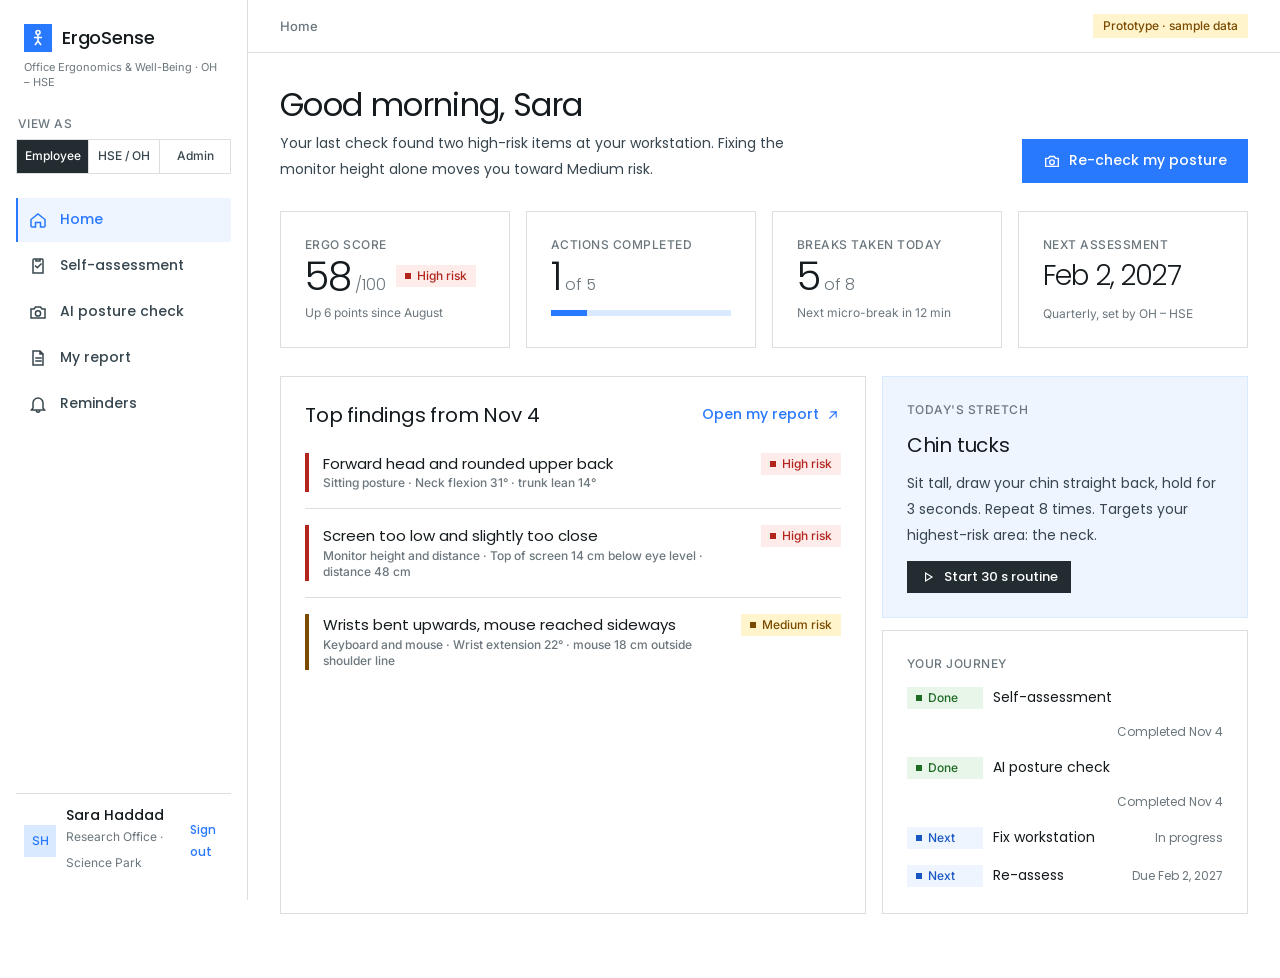
==== commit b00ee72e: "Apply deep-review, system-reference and compliance fixes Fixes dashboard average under period filter" ====
--- a/index.html
+++ b/index.html
@@ -14,7 +14,8 @@
   --bg:#ffffff; --surface:#ffffff; --tint:#EEF5FF; --tint-2:#D9E9FF;
   --fg:#141A1D; --body:#37464F; --muted:#6B767D; --rule:#DCDFE0;
   --accent:#2979FF; --accent-hover:#1A6EFF; --btn:#222C31; --btn-hover:#141A1D; --on-btn:#ffffff;
-  --high:#D93A2B; --high-bg:#FDECEA; --med:#B26A00; --med-bg:#FFF4CC; --low:#2E7D32; --low-bg:#E8F5E9;
+  --high:#B3261E; --high-bg:#FDECEA; --med:#7A4A00; --med-bg:#FFF4CC; --low:#1E6B24; --low-bg:#E8F5E9;
+  --on-accent:#ffffff; --info:#1757C2;
   --figure:#37464F; --scrim:rgba(20,26,29,.45);
   --display:"Poppins",ui-sans-serif,system-ui,-apple-system,"Segoe UI",sans-serif;
   --text:"Poppins",ui-sans-serif,system-ui,-apple-system,"Segoe UI",sans-serif;
@@ -26,15 +27,19 @@
   --fg:#EEF2F4; --body:#C3CCD1; --muted:#8C979D; --rule:#2A353B;
   --accent:#5C9BFF; --accent-hover:#7DB0FF; --btn:#EEF2F4; --btn-hover:#ffffff; --on-btn:#141A1D;
   --high:#FF7A6B; --high-bg:#3A1C19; --med:#F2B54A; --med-bg:#3A2E12; --low:#6FCF76; --low-bg:#173020;
+  --on-accent:#0F1518; --info:#7DB0FF;
   --figure:#C3CCD1; --scrim:rgba(0,0,0,.6); color-scheme:dark}}
 :root[data-theme="dark"]{
   --bg:#0F1518; --surface:#141C20; --tint:#162334; --tint-2:#1C2E47;
   --fg:#EEF2F4; --body:#C3CCD1; --muted:#8C979D; --rule:#2A353B;
   --accent:#5C9BFF; --accent-hover:#7DB0FF; --btn:#EEF2F4; --btn-hover:#ffffff; --on-btn:#141A1D;
   --high:#FF7A6B; --high-bg:#3A1C19; --med:#F2B54A; --med-bg:#3A2E12; --low:#6FCF76; --low-bg:#173020;
+  --on-accent:#0F1518; --info:#7DB0FF;
   --figure:#C3CCD1; --scrim:rgba(0,0,0,.6); color-scheme:dark}
 
 *{box-sizing:border-box}
+.sr-only{position:absolute;width:1px;height:1px;padding:0;margin:-1px;overflow:hidden;clip:rect(0 0 0 0);white-space:nowrap;border:0}
+label:has(+ .sr-only:focus-visible){outline:1px solid var(--accent);outline-offset:2px}
 html,body{height:100%}
 body{background:var(--bg);color:var(--body);font:400 14px/1.857 var(--text)}
 h1,h2,h3,h4{color:var(--fg);font-family:var(--display);font-weight:400;margin:0;text-wrap:balance}
@@ -91,7 +96,7 @@
 .between{justify-content:space-between}
 .btn{display:inline-flex;align-items:center;gap:8px;background:var(--btn);color:var(--on-btn);border:1px solid var(--btn);padding:11px 20px;font:500 14px/1.4 var(--text);cursor:pointer;transition:background var(--ease),border-color var(--ease)}
 .btn:hover{background:var(--btn-hover);border-color:var(--btn-hover)}
-.btn.blue{background:var(--accent);border-color:var(--accent);color:#fff}
+.btn.blue{background:var(--accent);border-color:var(--accent);color:var(--on-accent)}
 .btn.blue:hover{background:var(--accent-hover);border-color:var(--accent-hover)}
 .btn.ghost{background:transparent;color:var(--fg);border-color:var(--fg)}
 .btn.ghost:hover{background:var(--tint)}
@@ -104,7 +109,7 @@
 .High{color:var(--high);background:var(--high-bg)}
 .Medium{color:var(--med);background:var(--med-bg)}
 .Low{color:var(--low);background:var(--low-bg)}
-.Info{color:var(--accent);background:var(--tint)}
+.Info{color:var(--info);background:var(--tint)}
 .kpi .v{font:300 40px/1.1 var(--display);color:var(--fg);letter-spacing:-.03em}
 .kpi .v small{font-size:16px;color:var(--muted);letter-spacing:0;margin-left:4px}
 .kpi .d{font:400 12px/1.5 var(--ui);color:var(--muted);margin-top:6px}
@@ -394,7 +399,7 @@
 }
 function render(){
   const r = current();
-  const role = r==='case' ? 'hse' : r==='signin' ? S.role : ROUTES[r].role;
+  const role = r==='case' ? (S.role==='admin'?'admin':'hse') : r==='signin' ? S.role : ROUTES[r].role;
   S.role = role;
   document.querySelector('.app').classList.toggle('signin', r==='signin');
   if(r==='case') S.caseId = location.hash.slice(6);
@@ -408,9 +413,18 @@
     .map(([k,v])=>`<a href="#${k}" ${k===active?'aria-current="page"':''}>${ic(v.icon)}<span>${v.label}</span></a>`).join('');
   document.getElementById('crumb').textContent = r==='case' ? 'High-risk follow-up / Individual report' : ROUTES[r].label;
   const view = document.getElementById('view');
+  const key = location.hash.slice(1) || r, changed = key !== S.lastRoute;
+  if(changed && S.timer){ clearInterval(S.timer); S.timer=null; S.analyzing=false; }
+  const focusId = changed ? null : document.activeElement && document.activeElement.id;
   view.innerHTML = VIEWS[r]();
   (BIND[r]||(()=>{}))(view);
-  window.scrollTo(0,0);
+  if(changed){ window.scrollTo(0,0); if(r==='case') logAudit(S.role==='admin'?'Denied: individual report access':'Viewed individual report', `${S.caseId} · ${(CASES.find(c=>c.id===S.caseId)||{}).name||''}`); }
+  else if(focusId){ const el=document.getElementById(focusId); if(el) el.focus({preventScroll:true}); }
+  S.lastRoute = key;
+}
+function logAudit(action, details){
+  const d = new Date(), t = d.toLocaleString('en-US',{month:'short',day:'numeric'})+', '+d.toTimeString().slice(0,5);
+  AUDIT.unshift([t, USERS[S.role].name, action, details]);
 }
 window.addEventListener('hashchange',render);
 document.querySelectorAll('.roles button').forEach(b=>b.addEventListener('click',()=>go(FIRST[b.dataset.role])));
@@ -578,7 +592,7 @@
       <div class="drop" id="drop">${S.photo?`<img src="${S.photo}" alt="Uploaded workstation photo">`:`<div style="text-align:center;padding:24px" class="stack"><div style="color:var(--accent);display:flex;justify-content:center">${ic('camera',36)}</div><p style="color:var(--fg)">Side view, whole body in frame</p><p class="muted" style="font-size:12px">JPG, PNG or a 10-second video · webcam capture in the desktop agent</p></div>`}<div class="frame-guide"><span>Keep head, hips and feet inside</span></div></div>
       <div class="row">
         <label class="btn ghost sm" for="photo-in" style="cursor:pointer">${ic('upload',16)} Upload photo</label>
-        <input type="file" id="photo-in" accept="image/*" hidden>
+        <input type="file" id="photo-in" accept="image/*" class="sr-only">
         <button class="btn ghost sm" id="webcam">${ic('camera',16)} Use webcam</button>
         <button class="btn ghost sm" id="sample">Use sample photo</button>
       </div>
@@ -596,7 +610,7 @@
       </ul>
       <div class="progress" id="prog" ${S.analyzing?'':'hidden'}><i></i></div>
       <p class="muted" id="prog-t" ${S.analyzing?'':'hidden'}>Detecting keypoints…</p>
-      <button class="btn blue" id="analyze" ${S.consent&&S.photo?'':'disabled'}>${ic('arrow',18)} Analyse my posture</button>
+      <button class="btn blue" id="analyze" ${S.consent&&S.photo&&!S.analyzing?'':'disabled'}>${ic('arrow',18)} Analyse my posture</button>
       <p class="muted" style="font-size:12px">${S.consent?(S.photo?'Ready.':'Add a photo to continue.'):'Accept the privacy notice to continue.'}</p>
     </div>
   </div>`;
@@ -609,11 +623,14 @@
     S.photo = 'data:image/svg+xml;charset=utf-8,'+encodeURIComponent(svg); render();
   };
   v.querySelector('#analyze').onclick = () => {
+    if(S.analyzing) return;
     S.analyzing = true; render();
-    const bar = document.querySelector('#prog i'), t = document.getElementById('prog-t');
+    document.getElementById('analyze').disabled = true;
     const msgs = ['Detecting keypoints…','Measuring joint angles…','Locating monitor and keyboard…','Scoring against ROSA rules…'];
-    let k=0; const tick = setInterval(()=>{ k++; if(bar) bar.style.width = (k*25)+'%'; if(t) t.textContent = msgs[Math.min(k,3)];
-      if(k>=4){ clearInterval(tick); S.analyzing=false; S.analyzed=true; go('results'); } }, 550);
+    let k=0; S.timer = setInterval(()=>{ k++;
+      const bar = document.querySelector('#prog i'), t = document.getElementById('prog-t');
+      if(bar) bar.style.width = (k*25)+'%'; if(t) t.textContent = msgs[Math.min(k,3)];
+      if(k>=4){ clearInterval(S.timer); S.timer=null; S.analyzing=false; S.analyzed=true; if(current()==='capture') go('results'); } }, 550);
   };
 };
 
@@ -630,18 +647,35 @@
   </div>
   <div class="card"><h2>Findings by area</h2>${AREAS.map(f=>`<div class="finding"><span class="sev ${f.sev}"></span><div class="stack" style="gap:4px"><h3>${f.title}</h3><p class="measure">${f.area} · ${f.measure}</p><p>${f.detail}</p></div>${pill(f.sev)}</div>`).join('')}</div>`;
 
-const reportBody = (who, own) => `
+/* per-employee findings: own report uses AREAS; HSE case reports derive severities from that employee's top issue and score */
+const ISSUE_AREA = {'Monitor too low':['Monitor height and distance','Neck'],'Forward head posture':['Sitting posture','Neck'],'No lumbar support used':['Chair and desk','Lower back'],'Wrist extension':['Keyboard and mouse','Wrists'],'Mouse out of reach':['Keyboard and mouse','Shoulders'],'Screen glare':['Monitor height and distance','Eyes']};
+const clsFor = s => s<60?'High':s<75?'Medium':'Low';
+function findingsFor(who, own){
+  if(own) return AREAS;
+  const [area] = ISSUE_AREA[who.issue]||[];
+  return AREAS.map(f=>({...f, sev: f.area===area ? who.cls : (who.score<55 ? 'Medium' : 'Low'), measure: f.area===area ? `Top issue: ${who.issue.toLowerCase()}` : 'Within or near recommended range'}));
+}
+function bodyFor(who, own){
+  if(own) return [['Neck','High'],['Upper back','High'],['Wrists','Medium'],['Lower back','Low']];
+  const top = (ISSUE_AREA[who.issue]||[])[1]||'Neck';
+  return [[top,who.cls], ...['Neck','Lower back','Shoulders','Wrists'].filter(a=>a!==top).slice(0,3).map(a=>[a, who.score<55?'Medium':'Low'])];
+}
+const reportBody = (who, own) => {
+  const done = own ? S.recsDone : new Set(who.status==='Resolved' ? RECS.map(r=>r.id) : who.status==='Contacted' ? ['r1'] : []);
+  const hist = HISTORY.map((h,i)=>{ const s = own ? h.score : Math.max(30, who.score-[0,6,9][i]); return {...h, score:s, cls: own ? h.cls : clsFor(s)}; });
+  return `
   <div class="grid g3">
     <div class="card stack"><div class="label">Risk classification</div><div class="score-ring">${scoreDial(who.score,who.cls)}<div class="stack" style="gap:6px">${pill(who.cls)}<p class="muted" style="font-size:12px">Assessed ${who.date}, 2026</p></div></div></div>
-    <div class="card stack"><div class="label">High-risk body areas</div>${[['Neck','High'],['Upper back','High'],['Wrists','Medium'],['Lower back','Low']].map(([a,c])=>`<div class="row between"><span style="color:var(--fg)">${a}</span>${pill(c)}</div>`).join('')}</div>
-    <div class="card stack"><div class="label">History</div>${HISTORY.map(h=>`<div class="row between"><span><span style="color:var(--fg)">${h.d}</span><br><span class="muted" style="font-size:12px">${h.type}</span></span><span class="num" style="color:var(--fg);font-weight:500">${own?h.score:(h.score-(58-who.score))}</span></div>`).join('')}</div>
+    <div class="card stack"><div class="label">High-risk body areas</div>${bodyFor(who,own).map(([a,c])=>`<div class="row between"><span style="color:var(--fg)">${a}</span>${pill(c)}</div>`).join('')}</div>
+    <div class="card stack"><div class="label">History</div>${hist.map(h=>`<div class="row between"><span><span style="color:var(--fg)">${h.d}</span><br><span class="muted" style="font-size:12px">${h.type}</span></span><span class="row" style="gap:8px;flex-wrap:nowrap"><span class="num" style="color:var(--fg);font-weight:500">${h.score}</span><span class="pill ${h.cls}">${h.cls}</span></span></div>`).join('')}</div>
   </div>
   <div class="grid g2">
-    <div class="card"><h2>AI findings</h2>${AREAS.map(f=>`<div class="finding"><span class="sev ${f.sev}"></span><div><h3>${f.title}</h3><p class="measure">${f.measure}</p></div>${pill(f.sev)}</div>`).join('')}</div>
-    <div class="card"><div class="row between"><h2>Corrective recommendations</h2><span class="muted num">${S.recsDone.size} of ${RECS.length} done</span></div>
-      ${RECS.map(r=>`<div class="rec ${S.recsDone.has(r.id)?'done':''}"><input type="checkbox" id="rec-${r.id}" data-rec="${r.id}" ${S.recsDone.has(r.id)?'checked':''} ${own?'':'disabled'} aria-label="Mark as done"><div><p style="color:var(--fg)">${r.text}</p><p class="muted" style="font-size:12px">${r.area} · ${r.how}</p></div></div>`).join('')}
+    <div class="card"><h2>AI findings</h2>${findingsFor(who,own).map(f=>`<div class="finding"><span class="sev ${f.sev}"></span><div><h3>${own?f.title:f.area}</h3><p class="measure">${f.measure}</p></div>${pill(f.sev)}</div>`).join('')}</div>
+    <div class="card"><div class="row between"><h2>Corrective recommendations</h2><span class="muted num">${done.size} of ${RECS.length} done</span></div>
+      ${RECS.map(r=>`<div class="rec ${done.has(r.id)?'done':''}"><input type="checkbox" id="rec-${r.id}" data-rec="${r.id}" ${done.has(r.id)?'checked':''} ${own?'':'disabled'} aria-label="Mark as done"><div><p style="color:var(--fg)">${r.text}</p><p class="muted" style="font-size:12px">${r.area} · ${r.how}</p></div></div>`).join('')}
     </div>
   </div>`;
+};
 
 VIEWS.report = () => `
   <div class="head"><div><h1>My ergonomic report</h1><p>Visible only to you and authorised Occupational Health – HSE staff.</p></div>
@@ -707,19 +741,21 @@
   const pf = {'Pilot to date':1,'Last 30 days':.28,'Q4 2026':.46}[S.period];
   const ds = filtered(), emp = ds.reduce((a,d)=>a+d.emp,0), as = Math.round(ds.reduce((a,d)=>a+d.assessed,0)*pf), hi = Math.round(ds.reduce((a,d)=>a+d.high,0)*pf);
   const share = as/412 || 0;
-  const avg = ds.length ? Math.round(ds.reduce((a,d)=>a+d.trend.at(-1)*d.assessed,0)/Math.max(as,1)) : 0;
-  const trend = MONTHS.map((_,i)=>ds.length?Math.round(ds.reduce((a,d)=>a+d.trend[i]*d.assessed,0)/Math.max(as,1)):0);
+  const asRaw = ds.reduce((a,d)=>a+d.assessed,0);
+  const avg = ds.length ? Math.round(ds.reduce((a,d)=>a+d.trend.at(-1)*d.assessed,0)/Math.max(asRaw,1)) : 0;
+  const trend = MONTHS.map((_,i)=>ds.length?Math.round(ds.reduce((a,d)=>a+d.trend[i]*d.assessed,0)/Math.max(asRaw,1)):0);
   const maxI = ISSUES[0][1];
-  const small = as>0 && as<5;
-  return `
-  <div class="head"><div><h1>Ergonomics overview</h1><p>Aggregated, de-identified data for the pilot cohort. Groups under 5 people are hidden to protect privacy.</p></div>
+  const minGroup = parseInt(S.minGroup||'5',10);
+  const top = `
+  <div class="head"><div><h1>Ergonomics overview</h1><p>Aggregated, de-identified data for the pilot cohort. Groups under ${minGroup} people are hidden to protect privacy.</p></div>
   <div class="row"><button class="btn ghost" data-export="PDF">Export PDF</button><button class="btn ghost" data-export="Excel">Export Excel</button></div></div>
   <div class="row" style="gap:16px">
     <label class="field"><span>Entity</span><select id="f-entity"><option>All</option>${[...new Set(DEPTS.map(d=>d.entity))].map(e=>`<option ${S.entity===e?'selected':''}>${e}</option>`).join('')}</select></label>
     <label class="field"><span>Department</span><select id="f-dept"><option>All</option>${DEPTS.map(d=>`<option ${S.dept===d.name?'selected':''}>${d.name}</option>`).join('')}</select></label>
     <label class="field"><span>Period</span><select id="f-period">${['Pilot to date','Last 30 days','Q4 2026'].map(p=>`<option ${S.period===p?'selected':''}>${p}</option>`).join('')}</select></label>
-  </div>
-  ${small?`<div class="notice">${ic('info',20)}<p>This selection has fewer than 5 assessed employees, so results are hidden.</p></div>`:''}
+  </div>`;
+  if(as < minGroup) return top + `<div class="notice">${ic('info',20)}<p>This selection has ${as?'fewer than '+minGroup:'no'} assessed employees, so results are hidden to protect privacy. Widen the filters to see data.</p></div>`;
+  return top + `
   <div class="grid g4">
     <div class="card kpi"><div class="label">Assessments conducted</div><div class="v num">${as}</div><div class="d">${emp?Math.round(as/emp*100):0}% of ${emp} employees in scope</div></div>
     <div class="card kpi"><div class="label">High-risk employees</div><div class="v num" style="color:var(--high)">${hi}</div><div class="d">${as?Math.round(hi/as*100):0}% of assessed · <button class="link" data-go="cases" style="font-size:12px">Follow up</button></div></div>
@@ -739,7 +775,7 @@
 };
 BIND.hse = v => {
   v.querySelector('#f-entity').onchange=e=>{S.entity=e.target.value; if(S.dept!=='All'&&DEPTS.find(d=>d.name===S.dept).entity!==S.entity&&S.entity!=='All') S.dept='All'; render();};
-  v.querySelector('#f-dept').onchange=e=>{S.dept=e.target.value;render();};
+  v.querySelector('#f-dept').onchange=e=>{S.dept=e.target.value; if(S.dept!=='All') S.entity=DEPTS.find(d=>d.name===S.dept).entity; render();};
   v.querySelector('#f-period').onchange=e=>{S.period=e.target.value;render();};
 };
 
@@ -770,13 +806,16 @@
 };
 
 VIEWS.case = () => {
+  if(S.role==='admin') return `
+  <div class="head"><div><h1>Access denied</h1><p>Admins manage the platform but cannot open individual ergonomic reports. Only the employee and authorised OH – HSE staff can. This attempt has been recorded in the audit log.</p></div></div>
+  <div class="row"><button class="btn" data-go="audit">${ic('list',18)} Open audit log</button><button class="btn ghost" data-go="access">See roles &amp; policies</button></div>`;
   const c = CASES.find(x=>x.id===S.caseId) || CASES[0];
   return `
   <div class="head"><div><button class="link" data-go="cases" style="margin-bottom:8px">← High-risk follow-up</button><h1>${c.name}</h1><p>${c.dept} · ${c.id.toUpperCase()} · Your access to this report has been recorded in the audit log.</p></div>
   <div class="row"><label class="field"><span>Follow-up status</span><select id="c-status">${['New','Contacted','Resolved'].map(s=>`<option ${c.status===s?'selected':''}>${s}</option>`).join('')}</select></label><button class="btn ghost" data-export="PDF">Export PDF</button></div></div>
   ${reportBody(c,false)}`;
 };
-BIND.case = v => { v.querySelector('#c-status').onchange = e => { const c = CASES.find(x=>x.id===S.caseId); if(c){c.status=e.target.value; toast(`Status set to ${c.status}.`);} }; };
+BIND.case = v => { if(!v.querySelector('#c-status')) return; v.querySelector('#c-status').onchange = e => { const c = CASES.find(x=>x.id===S.caseId); if(c){c.status=e.target.value; toast(`Status set to ${c.status}.`);} }; };
 
 VIEWS.pilot = () => {
   const K = [['Pilot employees assessed','86%',86,80,'≥ 80%','Low'],['Average time per assessment','7 min 40 s',77,100,'≤ 10 min','Low'],['Moved to a lower risk class','37%',37,40,'≥ 40%','Medium'],['Reminder engagement','54%',54,50,'≥ 50%','Low'],['Employee satisfaction','4.3 / 5',86,80,'≥ 4 / 5','Low']];
@@ -800,7 +839,7 @@
   <div class="grid g-main">
     <div class="card stack"><div class="row between"><h2>Import from HR</h2><span class="muted" style="font-size:12px">Last sync Nov 5, 16:03</span></div>
       <p>Upload a CSV with <code>email, department, entity, role, cohort</code>. Existing users are updated, nobody is deleted.</p>
-      <div class="row"><label class="btn ghost sm" for="csv-in" style="cursor:pointer">${ic('upload',16)} Choose CSV file</label><input type="file" id="csv-in" accept=".csv,text/csv" hidden><button class="btn sm" id="csv-sample">Use sample file</button></div>
+      <div class="row"><label class="btn ghost sm" for="csv-in" style="cursor:pointer">${ic('upload',16)} Choose CSV file</label><input type="file" id="csv-in" accept=".csv,text/csv" class="sr-only"><button class="btn sm" id="csv-sample">Use sample file</button></div>
       ${S.imported?`<div class="notice">${ic('check',20)}<p>${esc(S.imported)}</p></div>`:''}
     </div>
     <div class="card stack"><div class="label">Pilot cohort</div><div class="kpi"><div class="v num">480<small>of 500 seats</small></div></div><div class="bar"><i style="width:96%"></i></div><p class="muted" style="font-size:12px">Pilot A: 260 · Pilot B: 220</p></div>
@@ -811,12 +850,16 @@
 BIND.users = v => {
   v.querySelector('#csv-in').onchange = e => { const f=e.target.files[0]; if(!f) return; const r=new FileReader(); r.onload=()=>{ const n=r.result.split(/\r?\n/).filter(l=>l.trim()).length-1; S.imported=`${f.name}: ${Math.max(n,0)} rows read. In the live product they are checked and applied after you confirm.`; render(); }; r.readAsText(f); };
   v.querySelector('#csv-sample').onclick = () => { S.imported = 'hr_export_nov.csv: 38 rows read · 36 unchanged · 2 department changes. Applied.'; render(); };
-  v.querySelectorAll('[data-u]').forEach(s=>s.onchange=()=>{ ADMIN_USERS[s.dataset.u][4]=s.value; toast(`${ADMIN_USERS[s.dataset.u][0]} is now ${s.value}. Change logged.`); });
-  v.querySelectorAll('[data-cohort]').forEach(s=>s.onchange=()=>{ ADMIN_USERS[s.dataset.cohort][5]=s.value; toast(s.value==='—'?`${ADMIN_USERS[s.dataset.cohort][0]} removed from the pilot.`:`${ADMIN_USERS[s.dataset.cohort][0]} added to ${s.value}.`); });
+  v.querySelectorAll('[data-u]').forEach(s=>s.onchange=()=>{
+    const u = ADMIN_USERS[s.dataset.u];
+    if(u[0]===USERS.admin.name){ s.value=u[4]; toast('You cannot change your own role. Ask another admin.'); return; }
+    if(s.value==='HSE / OH'){ s.value=u[4]; toast('HSE / OH access needs approval from the OH – HSE manager. Request sent.'); logAudit('Requested HSE / OH access', `${u[1]} · pending OH – HSE approval`); return; }
+    const old=u[4]; u[4]=s.value; logAudit('Changed role', `${u[1]}: ${old} → ${s.value}`); toast(`${u[0]} is now ${s.value}. Change logged.`); });
+  v.querySelectorAll('[data-cohort]').forEach(s=>s.onchange=()=>{ const u=ADMIN_USERS[s.dataset.cohort]; u[5]=s.value; logAudit('Changed pilot cohort', `${u[1]} → ${s.value==='—'?'none':s.value}`); toast(s.value==='—'?`${u[0]} removed from the pilot.`:`${u[0]} added to ${s.value}.`); });
 };
 
 VIEWS.access = () => {
-  const M = [['Own report and reminders','yes','yes','yes'],['Individual reports of others','no','yes','no'],['Aggregated dashboards','no','yes','yes'],['Export PDF / Excel','Own','yes','no'],['Manage users and roles','no','no','yes'],['Organisation policies','no','Propose','yes'],['View audit log','no','Own actions','yes']];
+  const M = [['Own report and reminders','yes','yes','yes'],['Individual reports of others','no','yes','no'],['Aggregated dashboards','no','yes','yes'],['Export PDF / Excel','Own','yes','Audit log only'],['Manage users and roles','no','no','yes'],['Organisation policies','no','Propose','yes'],['View audit log','no','Own actions','yes']];
   const cell = x => x==='yes'?'<span class="yes">Yes</span>':x==='no'?'<span class="no">—</span>':`<span style="color:var(--fg)">${x}</span>`;
   return `
   <div class="head"><div><h1>Roles &amp; policies</h1><p>Admins manage the platform but cannot open individual ergonomic reports. Only the employee and authorised OH – HSE staff can.</p></div></div>
@@ -825,15 +868,20 @@
     <div class="grid g3" style="margin-top:16px">
       <label class="field"><span>Re-assessment interval</span><select id="p-int"><option>Every 90 days</option><option>Every 180 days</option><option>Every 12 months</option></select></label>
       <label class="field"><span>Default reminder profile</span><select id="p-prof"><option>Balanced</option><option>Light</option><option>Active</option></select></label>
-      <label class="field"><span>Smallest group shown in dashboards</span><select id="p-min"><option>5 employees</option><option>10 employees</option></select></label>
-      <label class="field"><span>Raw photos and videos</span><select id="p-raw"><option>Delete after analysis</option><option>Keep 30 days</option></select></label>
+      <label class="field"><span>Smallest group shown in dashboards</span><select id="p-min">${['5','10'].map(n=>`<option value="${n}" ${(S.minGroup||'5')===n?'selected':''}>${n} employees</option>`).join('')}</select></label>
+      <label class="field"><span>Raw photos and videos</span><select id="p-raw" disabled><option>Deleted right after analysis (fixed)</option></select></label>
       <label class="field"><span>AI capture input</span><select id="p-cap"><option>Photo and video</option><option>Photo only</option><option>Self-assessment only</option></select></label>
+      <div class="field"><span>Test the rule</span><a class="link" href="#case-e1043">Open an individual report as Admin ${ic('arrow',14)}</a></div>
       <label class="field"><span>Data hosting region</span><select id="p-reg"><option>Client-approved region</option></select></label>
     </div>
     <div class="row" style="margin-top:20px"><button class="btn" id="save-pol">Save policies</button><span class="muted" style="font-size:12px">Encryption at rest (AES-256) and in transit (TLS 1.2+) is always on.</span></div>
   </div>`;
 };
-BIND.access = v => v.querySelector('#save-pol').onclick = () => toast('Policies saved and logged.');
+BIND.access = v => v.querySelector('#save-pol').onclick = () => {
+  S.minGroup = v.querySelector('#p-min').value;
+  logAudit('Saved organisation policies', `Re-assessment ${v.querySelector('#p-int').value.toLowerCase()} · minimum group ${S.minGroup}`);
+  toast('Policies saved and logged.');
+};
 
 VIEWS.audit = () => `
   <div class="head"><div><h1>Audit log</h1><p>Every access to an individual report, export, role change and data deletion is recorded and kept for 2 years.</p></div><button class="btn ghost" data-export="CSV">Export log</button></div>
@@ -857,7 +905,7 @@
 /* global clicks */
 document.addEventListener('click', e => {
   const g = e.target.closest('[data-go]'); if(g){ e.preventDefault(); go(g.dataset.go); return; }
-  const x = e.target.closest('[data-export]'); if(x){ toast(`In the live product this downloads the ${x.dataset.export}.`); }
+  const x = e.target.closest('[data-export]'); if(x){ logAudit('Exported', `${x.dataset.export} · ${(ROUTES[current()]||{label:'Individual report'}).label}`); toast(`In the live product this downloads the ${x.dataset.export}. Export logged.`); }
 });
 
 render();
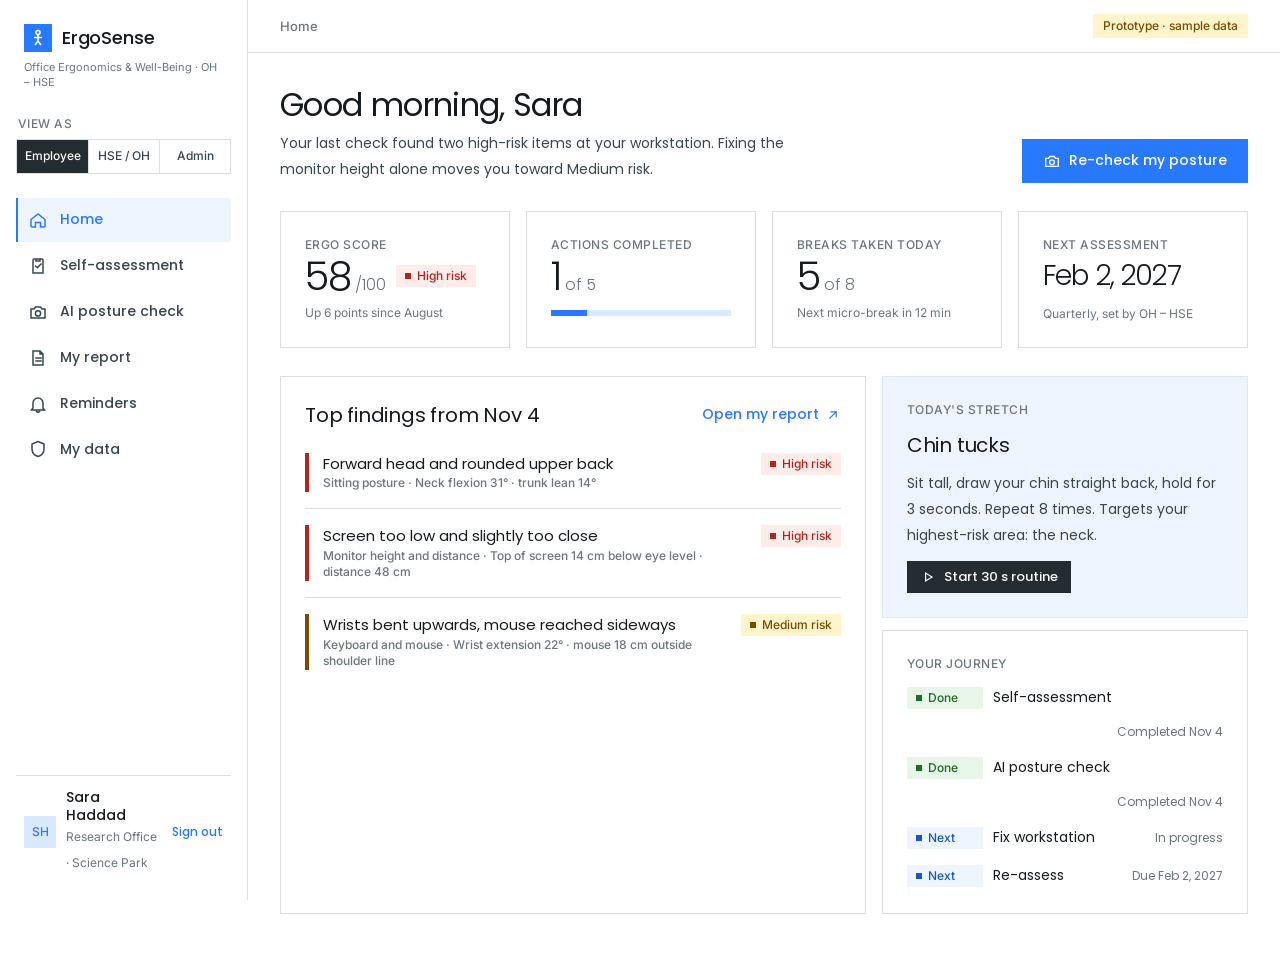
==== commit bed102a7: "Add Epic G screens: My data, consent withdrawal, specialist review Employees can see, download and d" ====
--- a/index.html
+++ b/index.html
@@ -206,7 +206,7 @@
 .app.signin{grid-template-columns:minmax(0,1fr)}
 .app.signin .side{display:none}
 .signin-card{max-width:440px;width:100%;margin:6vh auto 0;display:flex;flex-direction:column;gap:18px}
-.side-foot .link{margin-left:auto;font-size:12px}
+.side-foot .link{margin-left:auto;font-size:12px;white-space:nowrap}
 @media (max-width:1080px){.g4{grid-template-columns:repeat(2,minmax(0,1fr))}.g-main,.g3{grid-template-columns:minmax(0,1fr)}}
 @media (max-width:820px){
   .app{grid-template-columns:minmax(0,1fr)}
@@ -354,6 +354,10 @@
   ['Mariam Saleh','mariam.saleh','Education Programs','Education Campus','Employee','Pilot B'],
   ['Hana Youssef','hana.youssef','Finance','Headquarters','Employee','Pilot B']
 ];
+let REVIEWS = [
+  {id:'r-1302',emp:'e1302',name:'Khalid Rahman',dept:'Community Development',cls:'High',area:'Keyboard and mouse',comment:'I use a vertical mouse, so the wrist angle reading looks wrong.',date:'Nov 5',status:'Submitted',outcome:null},
+  {id:'r-0917',emp:'e0917',name:'Mariam Saleh',dept:'Education Programs',cls:'High',area:'Chair and desk',comment:'My lumbar cushion was not visible in the photo.',date:'Nov 3',status:'In review',outcome:null}
+];
 const AUDIT = [
   ['Nov 6, 09:42','Dr. Omar Nasser','Viewed individual report','e1188 · Yousef Darwish'],
   ['Nov 6, 09:15','Aisha Fares','Exported dashboard','Excel · All departments · Q4'],
@@ -369,7 +373,8 @@
   freq:{break:30,stretch:60,posture:45}, hours:['08:00','16:00'], types:{break:true,stretch:true,posture:true},
   exFilter:'All', dept:'All', entity:'All', period:'Pilot to date', caseId:'e1043', imported:null,
   checkSummary:false, checkError:null, fixesDone:new Set(), remError:null,
-  cRisk:'All', cDept:'All', cStatus:'All'
+  cRisk:'All', cDept:'All', cStatus:'All',
+  aiAllowed:true, aiSuspended:false, delStep:null, review:null, reviewOpen:false
 };
 STEPS.forEach((s,i)=>s.qs.forEach((_,j)=>{S.answers[`${i}-${j}`] = ({'0-0':'Yes','0-1':'Yes','0-2':'Yes','1-0':'Yes','1-1':'No','1-2':'Yes','2-0':'No','2-1':'No'})[`${i}-${j}`] || null;}));
 
@@ -381,8 +386,10 @@
   results:{role:'employee',label:'AI posture check / Results',icon:'camera',hidden:true,parent:'capture'},
   report:{role:'employee',label:'My report',icon:'report'},
   reminders:{role:'employee',label:'Reminders',icon:'bell'},
+  mydata:{role:'employee',label:'My data',icon:'shield'},
   hse:{role:'hse',label:'Dashboard',icon:'grid'},
   cases:{role:'hse',label:'High-risk follow-up',icon:'alert'},
+  reviews:{role:'hse',label:'Specialist reviews',icon:'check'},
   pilot:{role:'hse',label:'Pilot evaluation',icon:'flag'},
   users:{role:'admin',label:'Users & departments',icon:'users'},
   access:{role:'admin',label:'Roles & policies',icon:'shield'},
@@ -585,7 +592,13 @@
   };
 };
 
-VIEWS.capture = () => `
+VIEWS.capture = () => S.aiSuspended ? `
+  <div class="head"><div><h1>AI posture check</h1><p>AI analysis is paused by Occupational Health – HSE while results are checked. Nothing is wrong with your data.</p></div></div>
+  <div class="notice">${ic('info',20)}<p>You can still complete the workstation self-assessment, follow your recommendations and use reminders.</p></div>
+  <div class="row"><button class="btn" data-go="check">${ic('check',18)} Go to self-assessment</button></div>` : !S.aiAllowed ? `
+  <div class="head"><div><h1>AI posture check</h1><p>You have withdrawn consent for AI posture analysis, so this check is switched off.</p></div></div>
+  <div class="notice">${ic('shield',20)}<p>Everything else keeps working: self-assessment, recommendations, reminders and your report. You can give consent again at any time in My data.</p></div>
+  <div class="row"><button class="btn ghost" data-go="mydata">${ic('shield',18)} Open My data</button><button class="btn" data-go="check">${ic('check',18)} Go to self-assessment</button></div>` : `
   <div class="head"><div><h1>AI posture check</h1><p>Take or upload one side-view photo while you work. The AI marks your joints, measures angles and checks your monitor, keyboard and chair setup.</p></div></div>
   <div class="grid g2">
     <div class="card stack">
@@ -615,6 +628,7 @@
     </div>
   </div>`;
 BIND.capture = v => {
+  if(!v.querySelector('#consent')) return;
   v.querySelector('#consent').onchange = e => {S.consent=e.target.checked;render();};
   v.querySelector('#photo-in').onchange = e => { const f=e.target.files[0]; if(!f) return; const r=new FileReader(); r.onload=()=>{S.photo=r.result;render();}; r.readAsDataURL(f); };
   v.querySelector('#webcam').onclick = () => toast('In the live product the webcam opens here with the framing guide. In this demo, upload a photo or use the sample.');
@@ -634,17 +648,42 @@
   };
 };
 
+function reviewCard(){
+  const r = S.review;
+  if(r) return `<div class="card stack"><div class="row between"><h2>Specialist review</h2><span class="pill ${r.status==='Resolved'?'Low':'Info'}">${r.status}</span></div>
+    <p>You asked an Occupational Health specialist to review this result on ${r.date}${r.comment?`: “${esc(r.comment)}”`:'.'}</p>
+    <p class="muted" style="font-size:12px">${r.status==='Resolved'?esc(r.outcome):'Reviews are usually completed within 3 working days. You will get a notification when it is done.'}</p></div>`;
+  if(S.reviewOpen) return `<div class="card stack"><h2>Request specialist review</h2>
+    <p>Tell us what looks wrong. An OH specialist will check the photo analysis and your self-assessment, and can correct the result.</p>
+    <label class="field"><span>What looks wrong? (optional)</span><textarea id="rv-comment" rows="3" style="font:inherit;border:1px solid var(--rule);background:var(--surface);color:var(--fg);padding:8px 10px;border-radius:0" placeholder="For example: I use a footrest that is not visible in the photo."></textarea></label>
+    <div class="row"><button class="btn blue" id="rv-send">${ic('arrow',18)} Send request</button><button class="btn ghost" id="rv-cancel">Cancel</button></div></div>`;
+  return `<div class="card row between"><div><h2>Does this look wrong?</h2><p class="muted">You can ask an Occupational Health specialist to review the AI result.</p></div><button class="btn ghost" id="rv-open">Request specialist review</button></div>`;
+}
+BIND.results = v => {
+  const o=v.querySelector('#rv-open'); if(o) o.onclick=()=>{S.reviewOpen=true;render();};
+  const c=v.querySelector('#rv-cancel'); if(c) c.onclick=()=>{S.reviewOpen=false;render();};
+  const s=v.querySelector('#rv-send'); if(s) s.onclick=()=>{
+    const comment=v.querySelector('#rv-comment').value.trim();
+    S.review={status:'Submitted',comment,date:'Nov 6',outcome:null}; S.reviewOpen=false;
+    REVIEWS.unshift({id:'r-1043',emp:'e1043',name:'Sara Haddad',dept:'Research Office',cls:'High',area:'Monitor height and distance',comment:comment||'No comment',date:'Nov 6',status:'Submitted',outcome:null});
+    logAudit('Requested specialist review','e1043 · AI result Nov 4'); toast('Review requested. OH – HSE will reply within 3 working days.'); render();
+  };
+};
+
 VIEWS.results = () => `
-  <div class="head"><div><h1>Your posture results</h1><p>Analysed Nov 4, 2026 from one side-view photo. Same rules for every employee, so results are comparable across the organisation.</p></div>
+  <div class="head"><div><h1>Your posture results</h1><p>Analysed Nov 4, 2026 from one side-view photo with the same versioned rules used for every employee. This is ergonomic guidance, not a medical assessment.</p></div>
   <div class="row"><button class="btn ghost" data-go="check">Redo self-assessment</button><button class="btn blue" data-go="report">${ic('arrow',18)} View recommendations</button></div></div>
   <div class="grid g-main">
     <div class="card"><div class="row between"><div class="label">Detected posture</div><div class="legend"><span><i style="background:var(--high)"></i>High</span><span><i style="background:var(--med)"></i>Medium</span><span><i style="background:var(--low)"></i>Low</span></div></div>${figure('scan')}</div>
     <div class="card stack"><div class="label">Overall</div>
       <div class="score-ring">${scoreDial(58,'High')}<div class="stack" style="gap:6px">${pill('High')}<p>Ergo score 58 of 100. Two findings are high risk, so your overall class is High.</p></div></div>
+      <div class="row" style="gap:16px"><span class="measure">Confidence 0.91 · good image quality</span><span class="measure">Pose model MoveNet 4.1 · ROSA rules v1.3</span></div>
+      ${S.review&&S.review.outcome?`<div class="notice">${ic('check',20)}<p>${S.review.outcome}</p></div>`:''}
       <div class="divider"></div>
       ${[['Sitting posture','High'],['Monitor height and distance','High'],['Keyboard and mouse','Medium'],['Chair and desk','Low']].map(([a,c])=>`<div class="row between"><span style="color:var(--fg)">${a}</span>${pill(c)}</div>`).join('')}
     </div>
   </div>
+  ${reviewCard()}
   <div class="card"><h2>Findings by area</h2>${AREAS.map(f=>`<div class="finding"><span class="sev ${f.sev}"></span><div class="stack" style="gap:4px"><h3>${f.title}</h3><p class="measure">${f.area} · ${f.measure}</p><p>${f.detail}</p></div>${pill(f.sev)}</div>`).join('')}</div>`;
 
 /* per-employee findings: own report uses AREAS; HSE case reports derive severities from that employee's top issue and score */
@@ -678,7 +717,7 @@
 };
 
 VIEWS.report = () => `
-  <div class="head"><div><h1>My ergonomic report</h1><p>Visible only to you and authorised Occupational Health – HSE staff.</p></div>
+  <div class="head"><div><h1>My ergonomic report</h1><p>Visible only to you and authorised Occupational Health – HSE staff. Ergonomic guidance, not a medical assessment. Never used for appraisal or HR decisions.</p></div>
   <div class="row"><button class="btn ghost" data-export="PDF">Export PDF</button><button class="btn blue" data-go="reminders">${ic('bell',18)} Set up reminders</button></div></div>
   ${reportBody({score:58,cls:'High',date:'Nov 4'},true)}`;
 BIND.report = v => v.querySelectorAll('[data-rec]').forEach(c=>c.onchange=()=>{ c.checked?S.recsDone.add(c.dataset.rec):S.recsDone.delete(c.dataset.rec); render(); });
@@ -734,6 +773,74 @@
   root.querySelector('#n-x').onclick=()=>root.innerHTML='';
   root.querySelectorAll('[data-n]').forEach(b=>b.onclick=()=>{root.innerHTML='';toast(b.dataset.n);});
 }
+
+/* ---------- Employee: My data (G1, G2) ---------- */
+VIEWS.mydata = () => {
+  const rows = [
+    ['Self-assessment answers','Show your setup recommendations','3 years or end of employment','12 answers'],
+    ['Pose keypoints','Measure joint angles for the AI check','3 years or end of employment','17 points × 3 checks'],
+    ['Results and recommendations','Your report and progress over time','3 years or end of employment','3 assessments'],
+    ['Reminder settings and responses','Run reminders; HSE sees totals only','12 months','Balanced profile'],
+    ['Photos and videos','Not stored. Deleted on your device right after analysis','Never kept','None']
+  ];
+  return `
+  <div class="head"><div><h1>My data</h1><p>What ErgoSense keeps about you, why, and for how long. You can download it, delete it, or switch off the AI check at any time.</p></div></div>
+  <div class="tbl"><table><thead><tr><th>Data</th><th>Why we keep it</th><th>How long</th><th>Current</th></tr></thead><tbody>
+    ${rows.map(r=>`<tr><td style="color:var(--fg)">${r[0]}</td><td>${r[1]}</td><td>${r[2]}</td><td class="muted">${r[3]}</td></tr>`).join('')}
+  </tbody></table></div>
+  <div class="grid g2">
+    <div class="card stack"><div class="row between"><h2>AI posture analysis</h2><span class="pill ${S.aiAllowed?'Low':'Medium'}">${S.aiAllowed?'Consent given':'Consent withdrawn'}</span></div>
+      <p>${S.aiAllowed?'You agreed to AI analysis of your workstation photos on Nov 4, 2026. Withdrawing stops new AI checks straight away. Self-assessment, recommendations and reminders keep working.':'AI checks are switched off for you. Self-assessment, recommendations and reminders still work.'}</p>
+      <div class="row">${S.aiAllowed?`<button class="btn ghost" id="consent-off">Withdraw consent</button>`:`<button class="btn" id="consent-on">${ic('check',18)} Give consent again</button>`}</div>
+    </div>
+    <div class="card stack"><h2>Download or delete</h2>
+      <p>Download everything we hold about you, or ask us to delete it. Deletion also removes you from dashboard totals at the next refresh.</p>
+      ${S.delStep==='confirm'?`<div class="notice" role="alert">${ic('alert',20)}<p>This deletes your answers, keypoints, results and history. Your account and reminder settings stay. This cannot be undone.</p></div>
+        <div class="row"><button class="btn" id="del-yes" style="background:var(--high);border-color:var(--high);color:#fff">Delete my data</button><button class="btn ghost" id="del-no">Cancel</button></div>`
+      : S.delStep==='done'?`<div class="notice">${ic('check',20)}<p>Deletion requested on Nov 6. It completes within 24 hours and you will get a confirmation. In this demo your sample data stays so you can keep exploring.</p></div>`
+      :`<div class="row"><button class="btn ghost" id="dl-data">${ic('upload',18)} Download my data</button><button class="btn ghost" id="del-start">Delete my data</button></div>`}
+    </div>
+  </div>
+  <p class="muted" style="font-size:12px">Questions about your data: contact the Data Protection Officer through the Occupational Health – HSE team.</p>`;
+};
+BIND.mydata = v => {
+  const on=(id,f)=>{const b=v.querySelector('#'+id); if(b) b.onclick=f;};
+  on('consent-off',()=>{S.aiAllowed=false;S.consent=false;logAudit('Withdrew AI consent','e1043 · AI capture disabled');toast('Consent withdrawn. AI checks are off; everything else still works.');render();});
+  on('consent-on',()=>{S.aiAllowed=true;logAudit('Gave AI consent','e1043');toast('Consent given. You can run an AI posture check again.');render();});
+  on('dl-data',()=>{logAudit('Exported own data','e1043 · JSON and PDF summary');toast('In the live product your data downloads as JSON and a PDF summary. Export logged.');});
+  on('del-start',()=>{S.delStep='confirm';render();});
+  on('del-no',()=>{S.delStep=null;render();});
+  on('del-yes',()=>{S.delStep='done';logAudit('Requested data deletion','e1043 · answers, keypoints, results');render();});
+};
+
+/* ---------- HSE: specialist reviews (G3) ---------- */
+VIEWS.reviews = () => `
+  <div class="head"><div><h1>Specialist reviews</h1><p>Employees who asked an Occupational Health specialist to check their AI result. Confirm the result or correct the risk class; the employee is notified either way.</p></div></div>
+  <div class="grid g3">
+    <div class="card kpi"><div class="label">Waiting</div><div class="v num">${REVIEWS.filter(r=>r.status!=='Resolved').length}</div><div class="d">Target: resolved within 3 working days</div></div>
+    <div class="card kpi"><div class="label">Resolved</div><div class="v num">${REVIEWS.filter(r=>r.status==='Resolved').length+9}</div><div class="d">Since the pilot started</div></div>
+    <div class="card kpi"><div class="label">Results corrected</div><div class="v num">4</div><div class="d">Feeds the AI accuracy review</div></div>
+  </div>
+  <div class="stack" style="gap:16px">${REVIEWS.map(r=>`
+    <div class="card stack">
+      <div class="row between"><div><h3>${r.name}</h3><p class="measure">${r.dept} · requested ${r.date} · ${r.area}</p></div><span class="pill ${r.status==='Resolved'?'Low':r.status==='In review'?'Info':'Medium'}">${r.status}</span></div>
+      <p style="color:var(--fg)">“${esc(r.comment)}”</p>
+      ${r.status==='Resolved'?`<p class="muted">${esc(r.outcome)}</p>`:`
+      <div class="row" style="gap:12px;align-items:flex-end">
+        <label class="field"><span>Decision</span><select id="dec-${r.id}"><option value="keep">Confirm AI result (${r.cls})</option><option value="Medium">Correct to Medium risk</option><option value="Low">Correct to Low risk</option></select></label>
+        <button class="btn sm" data-resolve="${r.id}">Resolve and notify</button>
+        <a class="link" href="#case-${r.emp}">Open report ${ic('arrow',14)}</a>
+      </div>`}
+    </div>`).join('')}
+  </div>`;
+BIND.reviews = v => v.querySelectorAll('[data-resolve]').forEach(b=>b.onclick=()=>{
+  const r = REVIEWS.find(x=>x.id===b.dataset.resolve), d = v.querySelector('#dec-'+r.id).value;
+  r.status='Resolved';
+  r.outcome = d==='keep' ? `Reviewed by ${USERS.hse.name} on Nov 6: AI result confirmed (${r.cls} risk).` : `Reviewed by ${USERS.hse.name} on Nov 6: corrected from ${r.cls} to ${d} risk.`;
+  if(r.emp==='e1043' && S.review){ S.review.status='Resolved'; S.review.outcome=r.outcome; }
+  logAudit('Resolved specialist review', `${r.emp} · ${d==='keep'?'confirmed':'corrected to '+d}`);
+  toast(`${r.name} has been notified.`); render();
+});
 
 /* ---------- HSE ---------- */
 function filtered(){ return DEPTS.filter(d=>(S.dept==='All'||d.name===S.dept)&&(S.entity==='All'||d.entity===S.entity)); }
@@ -870,6 +977,7 @@
       <label class="field"><span>Default reminder profile</span><select id="p-prof"><option>Balanced</option><option>Light</option><option>Active</option></select></label>
       <label class="field"><span>Smallest group shown in dashboards</span><select id="p-min">${['5','10'].map(n=>`<option value="${n}" ${(S.minGroup||'5')===n?'selected':''}>${n} employees</option>`).join('')}</select></label>
       <label class="field"><span>Raw photos and videos</span><select id="p-raw" disabled><option>Deleted right after analysis (fixed)</option></select></label>
+      <label class="field"><span>AI analysis</span><select id="p-ai"><option value="on" ${S.aiSuspended?'':'selected'}>Active</option><option value="off" ${S.aiSuspended?'selected':''}>Suspended (self-assessment only)</option></select></label>
       <label class="field"><span>AI capture input</span><select id="p-cap"><option>Photo and video</option><option>Photo only</option><option>Self-assessment only</option></select></label>
       <div class="field"><span>Test the rule</span><a class="link" href="#case-e1043">Open an individual report as Admin ${ic('arrow',14)}</a></div>
       <label class="field"><span>Data hosting region</span><select id="p-reg"><option>Client-approved region</option></select></label>
@@ -879,6 +987,8 @@
 };
 BIND.access = v => v.querySelector('#save-pol').onclick = () => {
   S.minGroup = v.querySelector('#p-min').value;
+  const ai = v.querySelector('#p-ai').value==='off';
+  if(ai!==S.aiSuspended){ S.aiSuspended=ai; logAudit(ai?'Suspended AI analysis':'Resumed AI analysis','All employees · self-assessment stays available'); }
   logAudit('Saved organisation policies', `Re-assessment ${v.querySelector('#p-int').value.toLowerCase()} · minimum group ${S.minGroup}`);
   toast('Policies saved and logged.');
 };
